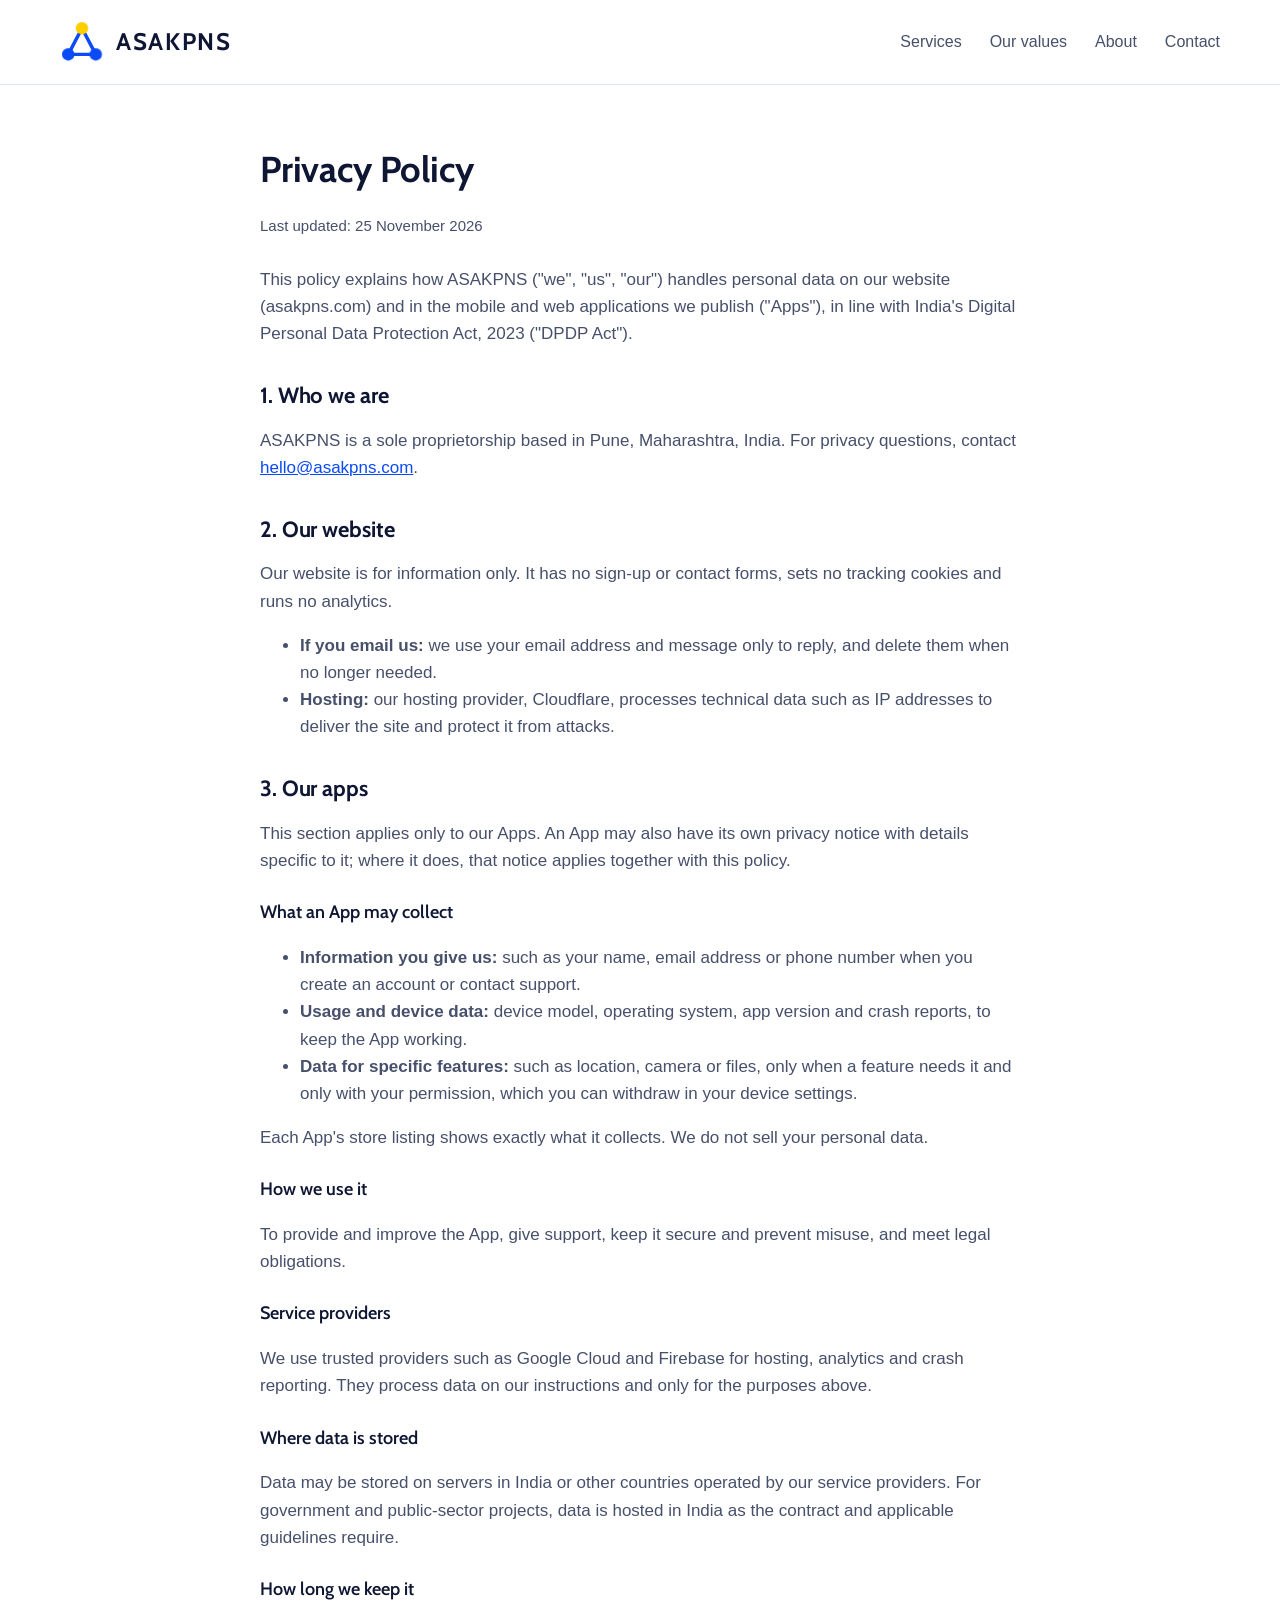
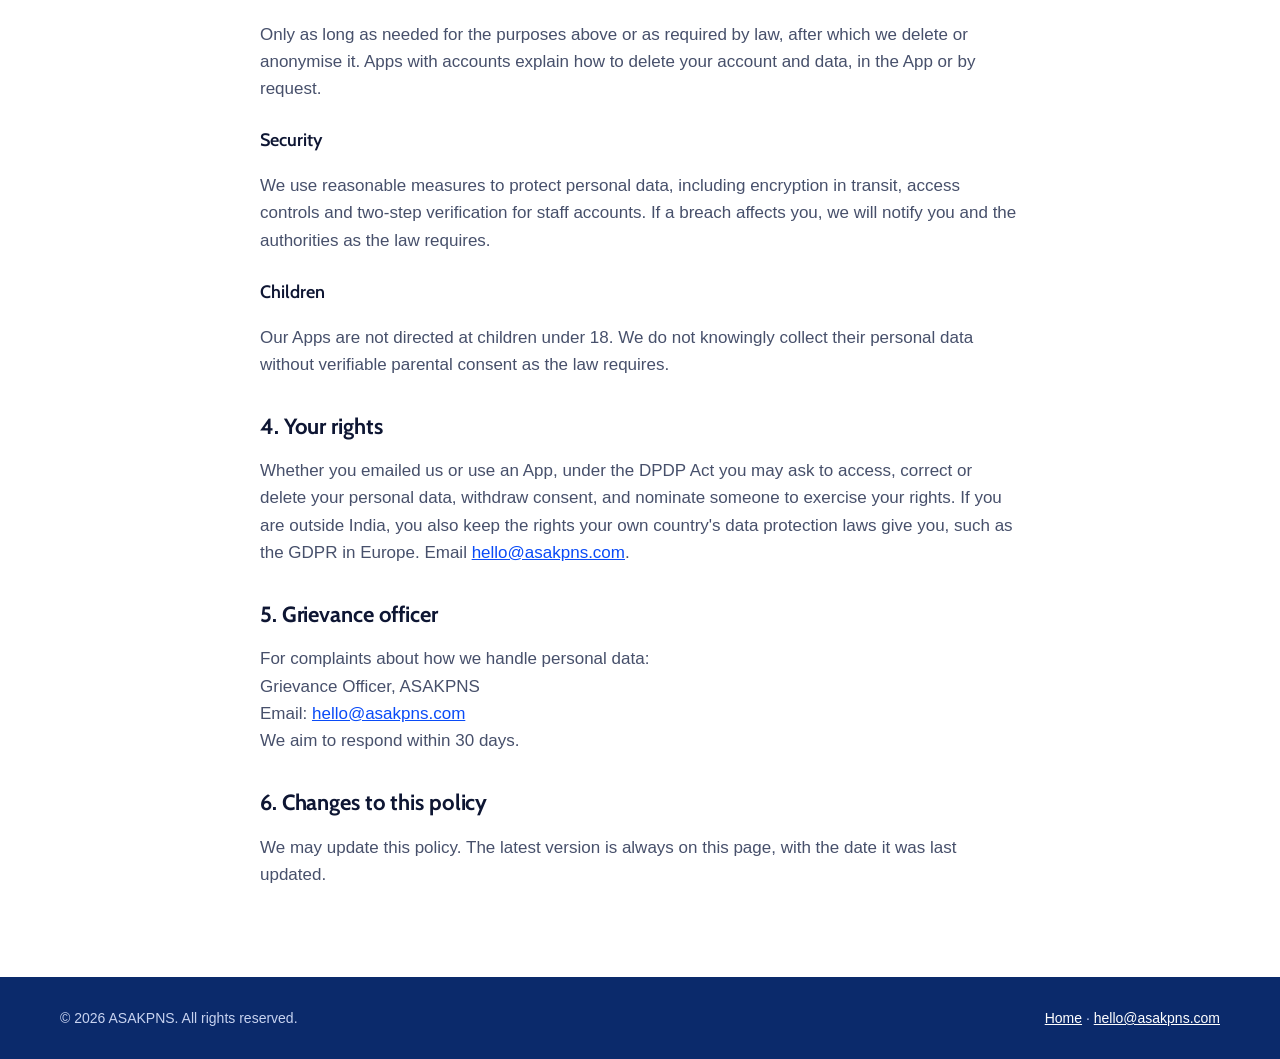
==== public/privacy.html @ 26e3b976 "Contact address on the site: hello@asakpns.com instead of support@ Co-Authored-By: Claude Opus 5.5 <" ====
<!doctype html>
<html lang="en">
<head>
  <meta charset="utf-8">
  <meta name="viewport" content="width=device-width, initial-scale=1">
  <title>Privacy Policy | ASAKPNS</title>
  <meta name="description" content="Privacy policy for the ASAKPNS website and the mobile and web applications published by ASAKPNS.">
  <link rel="canonical" href="https://asakpns.com/privacy.html">
  <link rel="icon" href="favicon.svg" type="image/svg+xml">
  <meta name="theme-color" content="#0B2A6B">
  <link rel="preconnect" href="https://fonts.googleapis.com">
  <link rel="preconnect" href="https://fonts.gstatic.com" crossorigin>
  <link href="https://fonts.googleapis.com/css2?family=Cabin:wght@500;600;700&display=swap" rel="stylesheet">
  <link rel="stylesheet" href="styles.css">
</head>
<body>

<header class="site">
  <div class="wrap">
    <a class="brand" href="/" aria-label="ASAKPNS home">
      <svg class="logo-mark" viewBox="0 0 64 64" aria-hidden="true"><path class="seg seg-l" pathLength="1" d="M12 50 L32 12" fill="none" stroke="#0A4BF7" stroke-width="5" stroke-linecap="round"/><path class="seg seg-r" pathLength="1" d="M52 50 L32 12" fill="none" stroke="#0A4BF7" stroke-width="5" stroke-linecap="round"/><path class="seg seg-b" pathLength="1" d="M12 50 L52 50" fill="none" stroke="#0A4BF7" stroke-width="5" stroke-linecap="round"/><circle class="node n1" cx="32" cy="12" r="9" fill="#FFCE00"/><circle class="node n2" cx="12" cy="50" r="9" fill="#0A4BF7"/><circle class="node n3" cx="52" cy="50" r="9" fill="#0A4BF7"/></svg>
      <span class="brand-name" aria-hidden="true">ASAKPNS</span>
    </a>
    <button class="menu-toggle" type="button" aria-label="Open menu" aria-expanded="false" aria-controls="site-nav">
      <span></span><span></span><span></span>
    </button>
    <nav class="main" id="site-nav" aria-label="Main">
      <a href="/#services">Services</a>
      <a href="/#values">Our values</a>
      <a href="/#about">About</a>
      <a href="/#contact">Contact</a>
    </nav>
  </div>
</header>

<main class="legal">
  <div class="wrap">
    <h1>Privacy Policy</h1>
    <p class="updated">Last updated: 25 November 2026</p>

    <p>This policy explains how ASAKPNS ("we", "us", "our") handles personal data on our website (asakpns.com) and in the mobile and web applications we publish ("Apps"), in line with India's Digital Personal Data Protection Act, 2023 ("DPDP Act").</p>

    <h2>1. Who we are</h2>
    <p>ASAKPNS is a sole proprietorship based in Pune, Maharashtra, India. For privacy questions, contact <a href="mailto:hello@asakpns.com">hello@asakpns.com</a>.</p>

    <h2>2. Our website</h2>
    <p>Our website is for information only. It has no sign-up or contact forms, sets no tracking cookies and runs no analytics.</p>
    <ul>
      <li><strong>If you email us:</strong> we use your email address and message only to reply, and delete them when no longer needed.</li>
      <li><strong>Hosting:</strong> our hosting provider, Cloudflare, processes technical data such as IP addresses to deliver the site and protect it from attacks.</li>
    </ul>

    <h2>3. Our apps</h2>
    <p>This section applies only to our Apps. An App may also have its own privacy notice with details specific to it; where it does, that notice applies together with this policy.</p>

    <h3>What an App may collect</h3>
    <ul>
      <li><strong>Information you give us:</strong> such as your name, email address or phone number when you create an account or contact support.</li>
      <li><strong>Usage and device data:</strong> device model, operating system, app version and crash reports, to keep the App working.</li>
      <li><strong>Data for specific features:</strong> such as location, camera or files, only when a feature needs it and only with your permission, which you can withdraw in your device settings.</li>
    </ul>
    <p>Each App's store listing shows exactly what it collects. We do not sell your personal data.</p>

    <h3>How we use it</h3>
    <p>To provide and improve the App, give support, keep it secure and prevent misuse, and meet legal obligations.</p>

    <h3>Service providers</h3>
    <p>We use trusted providers such as Google Cloud and Firebase for hosting, analytics and crash reporting. They process data on our instructions and only for the purposes above.</p>

    <h3>Where data is stored</h3>
    <p>Data may be stored on servers in India or other countries operated by our service providers. For government and public-sector projects, data is hosted in India as the contract and applicable guidelines require.</p>

    <h3>How long we keep it</h3>
    <p>Only as long as needed for the purposes above or as required by law, after which we delete or anonymise it. Apps with accounts explain how to delete your account and data, in the App or by request.</p>

    <h3>Security</h3>
    <p>We use reasonable measures to protect personal data, including encryption in transit, access controls and two-step verification for staff accounts. If a breach affects you, we will notify you and the authorities as the law requires.</p>

    <h3>Children</h3>
    <p>Our Apps are not directed at children under 18. We do not knowingly collect their personal data without verifiable parental consent as the law requires.</p>

    <h2>4. Your rights</h2>
    <p>Whether you emailed us or use an App, under the DPDP Act you may ask to access, correct or delete your personal data, withdraw consent, and nominate someone to exercise your rights. If you are outside India, you also keep the rights your own country's data protection laws give you, such as the GDPR in Europe. Email <a href="mailto:hello@asakpns.com">hello@asakpns.com</a>.</p>

    <h2>5. Grievance officer</h2>
    <p>For complaints about how we handle personal data:<br>
    Grievance Officer, ASAKPNS<br>
    Email: <a href="mailto:hello@asakpns.com">hello@asakpns.com</a><br>
    We aim to respond within 30 days.</p>

    <h2>6. Changes to this policy</h2>
    <p>We may update this policy. The latest version is always on this page, with the date it was last updated.</p>
  </div>
</main>

<footer class="site">
  <div class="wrap">
    <span>&copy; 2026 ASAKPNS. All rights reserved.</span>
    <span><a href="/">Home</a> · <a href="mailto:hello@asakpns.com">hello@asakpns.com</a></span>
  </div>
</footer>

<script>
(function () {
  var header = document.querySelector('header.site');
  var btn = document.querySelector('.menu-toggle');
  if (!header || !btn) return;
  function setOpen(open) {
    header.classList.toggle('open', open);
    btn.setAttribute('aria-expanded', open ? 'true' : 'false');
    btn.setAttribute('aria-label', open ? 'Close menu' : 'Open menu');
  }
  btn.addEventListener('click', function () { setOpen(!header.classList.contains('open')); });
  document.querySelectorAll('#site-nav a').forEach(function (a) {
    a.addEventListener('click', function () { setOpen(false); });
  });
  document.addEventListener('keydown', function (e) { if (e.key === 'Escape') setOpen(false); });
})();
</script>
</body>
</html>
---- public/styles.css ----
:root {
  --ink: #0E1633;
  --ink-soft: #47506B;
  --deep: #0B2A6B;
  --blue: #0A4BF7;
  --blue-hover: #0838BB;
  --yellow: #FFCE00;
  --sky: #EEF3FF;
  --line: #DDE3F0;
  --bg: #FFFFFF;
  --max: 1200px;
  --font-head: "Cabin", -apple-system, BlinkMacSystemFont, "Segoe UI", Roboto, Arial, sans-serif;
}

* { box-sizing: border-box; }

html { scroll-behavior: smooth; }

body {
  margin: 0;
  font-family: -apple-system, BlinkMacSystemFont, "Segoe UI", Roboto, "Helvetica Neue", Arial, sans-serif;
  color: var(--ink);
  background: var(--bg);
  line-height: 1.6;
  font-size: 17px;
}

a { color: var(--blue); }
a:hover { color: var(--blue-hover); }

.wrap { max-width: var(--max); margin: 0 auto; padding: 0 20px; }

/* Header */
header.site {
  border-bottom: 1px solid var(--line);
  background: var(--bg);
  position: sticky;
  top: 0;
  z-index: 10;
}
header.site .wrap {
  display: flex;
  align-items: center;
  justify-content: space-between;
  gap: 16px;
  min-height: 84px;
  flex-wrap: wrap;
}
.brand {
  display: inline-flex;
  align-items: center;
  gap: 12px;
  font-weight: 800;
  letter-spacing: 0.08em;
  font-size: 24px;
  color: var(--ink);
  text-decoration: none;
}
.brand:hover { color: var(--ink); }
.brand svg { width: 44px; height: 44px; flex-shrink: 0; overflow: visible; }
nav.main { display: flex; gap: 28px; flex-wrap: wrap; }
nav.main a {
  color: var(--ink-soft);
  text-decoration: none;
  font-size: 16px;
  font-weight: 500;
}
nav.main a:hover { color: var(--blue); }

/* Hero */
.hero { padding: 104px 0 88px; background: linear-gradient(180deg, var(--sky), var(--bg)); }
.eyebrow {
  margin: 0 0 16px;
  font-size: 13px;
  letter-spacing: 0.16em;
  text-transform: uppercase;
  font-weight: 700;
  color: var(--blue);
}
.hero h1 {
  font-size: clamp(34px, 5vw, 60px);
  line-height: 1.12;
  letter-spacing: -0.01em;
  margin: 0 0 18px;
  max-width: 900px;
}
.hero p.lead-hero { font-size: 21px; color: var(--ink-soft); max-width: 720px; margin: 0 0 30px; }
.actions { display: flex; gap: 12px; flex-wrap: wrap; }
.btn {
  display: inline-block;
  background: var(--blue);
  color: #fff;
  padding: 13px 24px;
  border-radius: 10px;
  text-decoration: none;
  font-weight: 600;
}
.btn:hover { background: var(--blue-hover); color: #fff; }
.btn.secondary {
  background: #fff;
  color: var(--deep);
  border: 1px solid #C9D3EA;
  padding: 12px 23px;
}
.btn.secondary:hover { border-color: var(--blue); color: var(--blue); }

/* Sections */
section { padding: 72px 0; }
section.alt { background: var(--sky); }
h2 { font-size: 30px; margin: 0 0 12px; line-height: 1.2; }
.lead { color: var(--ink-soft); max-width: 700px; margin: 0 0 36px; }

.grid {
  display: grid;
  grid-template-columns: repeat(auto-fit, minmax(260px, 1fr));
  gap: 20px;
}
.card {
  background: var(--bg);
  border: 1px solid var(--line);
  border-radius: 14px;
  padding: 26px;
}
.card h3 { margin: 0 0 8px; font-size: 20px; }
.card p { margin: 0 0 12px; color: var(--ink-soft); }
.card ul { margin: 0; padding-left: 18px; color: var(--ink-soft); font-size: 15px; }
.icon {
  width: 44px; height: 44px;
  border-radius: 10px;
  background: var(--sky);
  color: var(--blue);
  display: flex; align-items: center; justify-content: center;
  margin-bottom: 16px;
}

/* Values */
.values .card { display: flex; flex-direction: column; gap: 6px; }
.dot { width: 18px; height: 18px; border-radius: 50%; background: var(--deep); margin-bottom: 8px; }
.dot.trust { background: var(--yellow); box-shadow: 0 0 0 3px var(--blue); }
.dot.transparency { background: var(--blue); }
.dot.security { background: var(--deep); }

/* Each value card in its own brand color */
.values .card.value { border: none; padding: 30px 28px 34px; }
.values .card.value h3 { font-size: 22px; }
.values .card.trust { background: var(--yellow); color: var(--ink); }
.values .card.trust p { color: var(--ink); }
.values .card.transparency { background: var(--blue); color: #FFFFFF; }
.values .card.security { background: var(--deep); color: #FFFFFF; }
.values .card.transparency p, .values .card.security p { color: #E4EAFB; }
.values .card.value .dot { width: 20px; height: 20px; box-shadow: none; }
.values .card.trust .dot { background: var(--ink); }
.values .card.transparency .dot, .values .card.security .dot { background: #FFFFFF; }
.values .card.security .dot { background: var(--yellow); }

.points { list-style: none; padding: 0; margin: 0; display: grid; gap: 14px; }
.points li { padding-left: 28px; position: relative; color: var(--ink-soft); }
.points li::before {
  content: "";
  position: absolute; left: 0; top: 8px;
  width: 12px; height: 12px;
  border-radius: 3px;
  background: var(--blue);
}

/* Contact */
.contact-grid {
  display: grid;
  grid-template-columns: repeat(auto-fit, minmax(240px, 1fr));
  gap: 20px;
}
.contact-grid .card p { color: var(--ink); margin: 0; }
.label {
  font-size: 13px;
  text-transform: uppercase;
  letter-spacing: 0.08em;
  color: var(--ink-soft);
  font-weight: 600;
  margin-bottom: 6px;
}

/* Footer */
footer.site {
  background: var(--deep);
  color: #C8D3F0;
  padding: 30px 0;
  font-size: 14px;
}
footer.site .wrap { display: flex; justify-content: space-between; gap: 16px; flex-wrap: wrap; }
footer.site a { color: #FFFFFF; }
footer.site a:hover { color: var(--yellow); }

/* Legal pages */
.legal { padding: 56px 0 72px; }
.legal .wrap { max-width: 800px; }
.legal h1 { font-size: 36px; margin: 0 0 8px; }
.legal h2 { font-size: 22px; margin: 36px 0 10px; }
.legal h3 { font-size: 18px; margin: 24px 0 6px; }
.legal p, .legal li { color: var(--ink-soft); }
.updated { color: var(--ink-soft); font-size: 15px; margin-bottom: 28px; }

/* Menu button: only shown on phones */
.menu-toggle {
  display: none;
  width: 44px; height: 44px;
  border: 1px solid var(--line); border-radius: 10px;
  background: #fff; cursor: pointer;
  flex-direction: column; align-items: center; justify-content: center; gap: 4px;
}
.menu-toggle span { display: block; width: 18px; height: 2px; background: var(--ink); border-radius: 2px; transition: transform .25s ease, opacity .25s ease; }
header.site.open .menu-toggle span:nth-child(1) { transform: translateY(6px) rotate(45deg); }
header.site.open .menu-toggle span:nth-child(2) { opacity: 0; }
header.site.open .menu-toggle span:nth-child(3) { transform: translateY(-6px) rotate(-45deg); }

@media (max-width: 720px) {
  header.site .wrap { min-height: 62px; flex-wrap: nowrap; position: relative; }
  .brand { font-size: 19px; gap: 10px; }
  .brand svg { width: 32px; height: 32px; }
  .menu-toggle { display: flex; }
  nav.main {
    display: none;
    position: absolute; top: 100%; left: 0; right: 0;
    flex-direction: column; gap: 0;
    background: #fff; border-bottom: 1px solid var(--line);
    box-shadow: 0 12px 24px rgba(11, 42, 107, 0.08);
    padding: 6px 20px 14px;
  }
  header.site.open nav.main { display: flex; }
  nav.main a { font-size: 17px; padding: 12px 0; border-bottom: 1px solid #EEF1F7; }
  nav.main a:last-child { border-bottom: none; }
  nav.main a::after { display: none; }
  section[id] { scroll-margin-top: 66px; }

  .hero { padding: 44px 0 48px; }
  .hero h1 { font-size: 34px; }
  .hero p.lead-hero { font-size: 18px; margin-bottom: 24px; }
  section { padding: 52px 0; }
  h2 { font-size: 26px; }
}

/* ---------- Motion ---------- */

/* Smooth interactions */
.btn, .btn.secondary { transition: background-color .25s ease, color .25s ease, border-color .25s ease, transform .25s ease, box-shadow .25s ease; }
.btn:hover { transform: translateY(-2px); box-shadow: 0 8px 20px rgba(10, 75, 247, 0.22); }
.btn.secondary:hover { box-shadow: 0 8px 20px rgba(11, 42, 107, 0.10); }
.card { transition: transform .35s ease, box-shadow .35s ease, opacity .7s ease; }
.card:hover { transform: translateY(-4px); box-shadow: 0 14px 32px rgba(11, 42, 107, 0.10); }
.values .card.value:hover { box-shadow: 0 16px 36px rgba(11, 42, 107, 0.22); }
nav.main a { position: relative; transition: color .2s ease; }
nav.main a::after {
  content: ""; position: absolute; left: 0; right: 0; bottom: -4px; height: 2px;
  background: var(--blue); transform: scaleX(0); transform-origin: left; transition: transform .25s ease;
}
nav.main a:hover::after { transform: scaleX(1); }
header.site { transition: box-shadow .3s ease; }

/* Logo intro: the dots fall like rubber balls, the yellow one bounces up to the peak
   with a line following it on each side, the base joins them, then the name sweeps in */
.logo-mark .seg { stroke-dasharray: 1; stroke-dashoffset: 1; }
.logo-mark .node { transform-box: fill-box; transform-origin: 50% 100%; }
.logo-mark .n2, .logo-mark .n3 { opacity: 0; transform: translateY(-58px); animation: ball-blue .8s forwards .1s; }
.logo-mark .n1 { opacity: 0; transform: translateY(-20px); animation: ball-yellow 1.9s forwards .1s; }
.logo-mark .seg-l, .logo-mark .seg-r { animation: draw .32s cubic-bezier(.2,.8,.3,1) forwards .72s; }
.logo-mark .seg-b { animation: draw .4s ease-in-out forwards 1.6s; }
.brand-name { display: inline-block; clip-path: inset(0 100% 0 0); transform: translateX(-14px); animation: sweep .7s cubic-bezier(.22,1,.36,1) forwards 2s; }
@keyframes draw { to { stroke-dashoffset: 0; } }
@keyframes sweep { to { clip-path: inset(0 0 0 0); transform: none; } }
@keyframes ball-blue {
  0%   { opacity: 0; transform: translateY(-58px) scale(.92, 1.1); animation-timing-function: cubic-bezier(.5, 0, 1, 1); }
  57%  { opacity: 1; transform: translateY(0) scale(.92, 1.1); }
  63%  { transform: translateY(0) scale(1.3, .72); }
  69%  { transform: translateY(-1px) scale(.94, 1.08); animation-timing-function: cubic-bezier(0, 0, .5, 1); }
  78%  { transform: translateY(-5px) scale(1); animation-timing-function: cubic-bezier(.5, 0, 1, 1); }
  87%  { transform: translateY(0) scale(1.08, .93); }
  100% { opacity: 1; transform: none; }
}
@keyframes ball-yellow {
  0%   { opacity: 0; transform: translateY(-20px) scale(.92, 1.1); animation-timing-function: cubic-bezier(.5, 0, 1, 1); }
  24%  { opacity: 1; transform: translateY(38px) scale(.9, 1.12); }
  28%  { transform: translateY(38px) scale(1.38, .64); }
  32%  { transform: translateY(32px) scale(.82, 1.25); animation-timing-function: cubic-bezier(0, 0, .45, 1); }
  58%  { transform: translateY(-24px) scale(1); animation-timing-function: cubic-bezier(.55, 0, 1, 1); }
  72%  { transform: translateY(0) scale(.92, 1.1); }
  75%  { transform: translateY(0) scale(1.22, .8); }
  78%  { transform: translateY(-1px) scale(.95, 1.06); animation-timing-function: cubic-bezier(0, 0, .5, 1); }
  85%  { transform: translateY(-9px) scale(1); animation-timing-function: cubic-bezier(.5, 0, 1, 1); }
  91%  { transform: translateY(0) scale(1.1, .9); }
  95%  { transform: translateY(-2px) scale(1); }
  100% { opacity: 1; transform: none; }
}

/* Hero text fades up on load */
.intro { opacity: 0; transform: translateY(16px); animation: rise .8s ease forwards; }
.i1 { animation-delay: .2s; }
.i2 { animation-delay: .35s; }
.i3 { animation-delay: .5s; }
.i4 { animation-delay: .65s; }
@keyframes rise { to { opacity: 1; transform: none; } }

/* Sections slide into view on scroll (only when JavaScript is running) */
.js .reveal { opacity: 0; transform: translateY(24px); transition: opacity .7s ease, transform .7s ease; }
.js .reveal.in { opacity: 1; transform: none; }
.js .card.reveal.in:hover { transform: translateY(-4px); }

/* Respect visitors who ask for less motion */
@media (prefers-reduced-motion: reduce) {
  *, *::before, *::after { animation: none !important; transition: none !important; }
  .logo-mark .seg { stroke-dashoffset: 0; }
  .logo-mark .node { opacity: 1; transform: none; }
  .brand-name { clip-path: none; transform: none; }
  .intro, .js .reveal { opacity: 1; transform: none; }
}

/* Keep headings visible below the sticky header when using menu links */
section[id] { scroll-margin-top: 84px; }

/* Headings and the logo name in Cabin (body text stays in the system font) */
h1, h2, h3, .brand { font-family: var(--font-head); }
h1, h2 { font-weight: 700; letter-spacing: -0.005em; }
h3 { font-weight: 600; }
.brand { font-weight: 700; letter-spacing: 0.07em; }
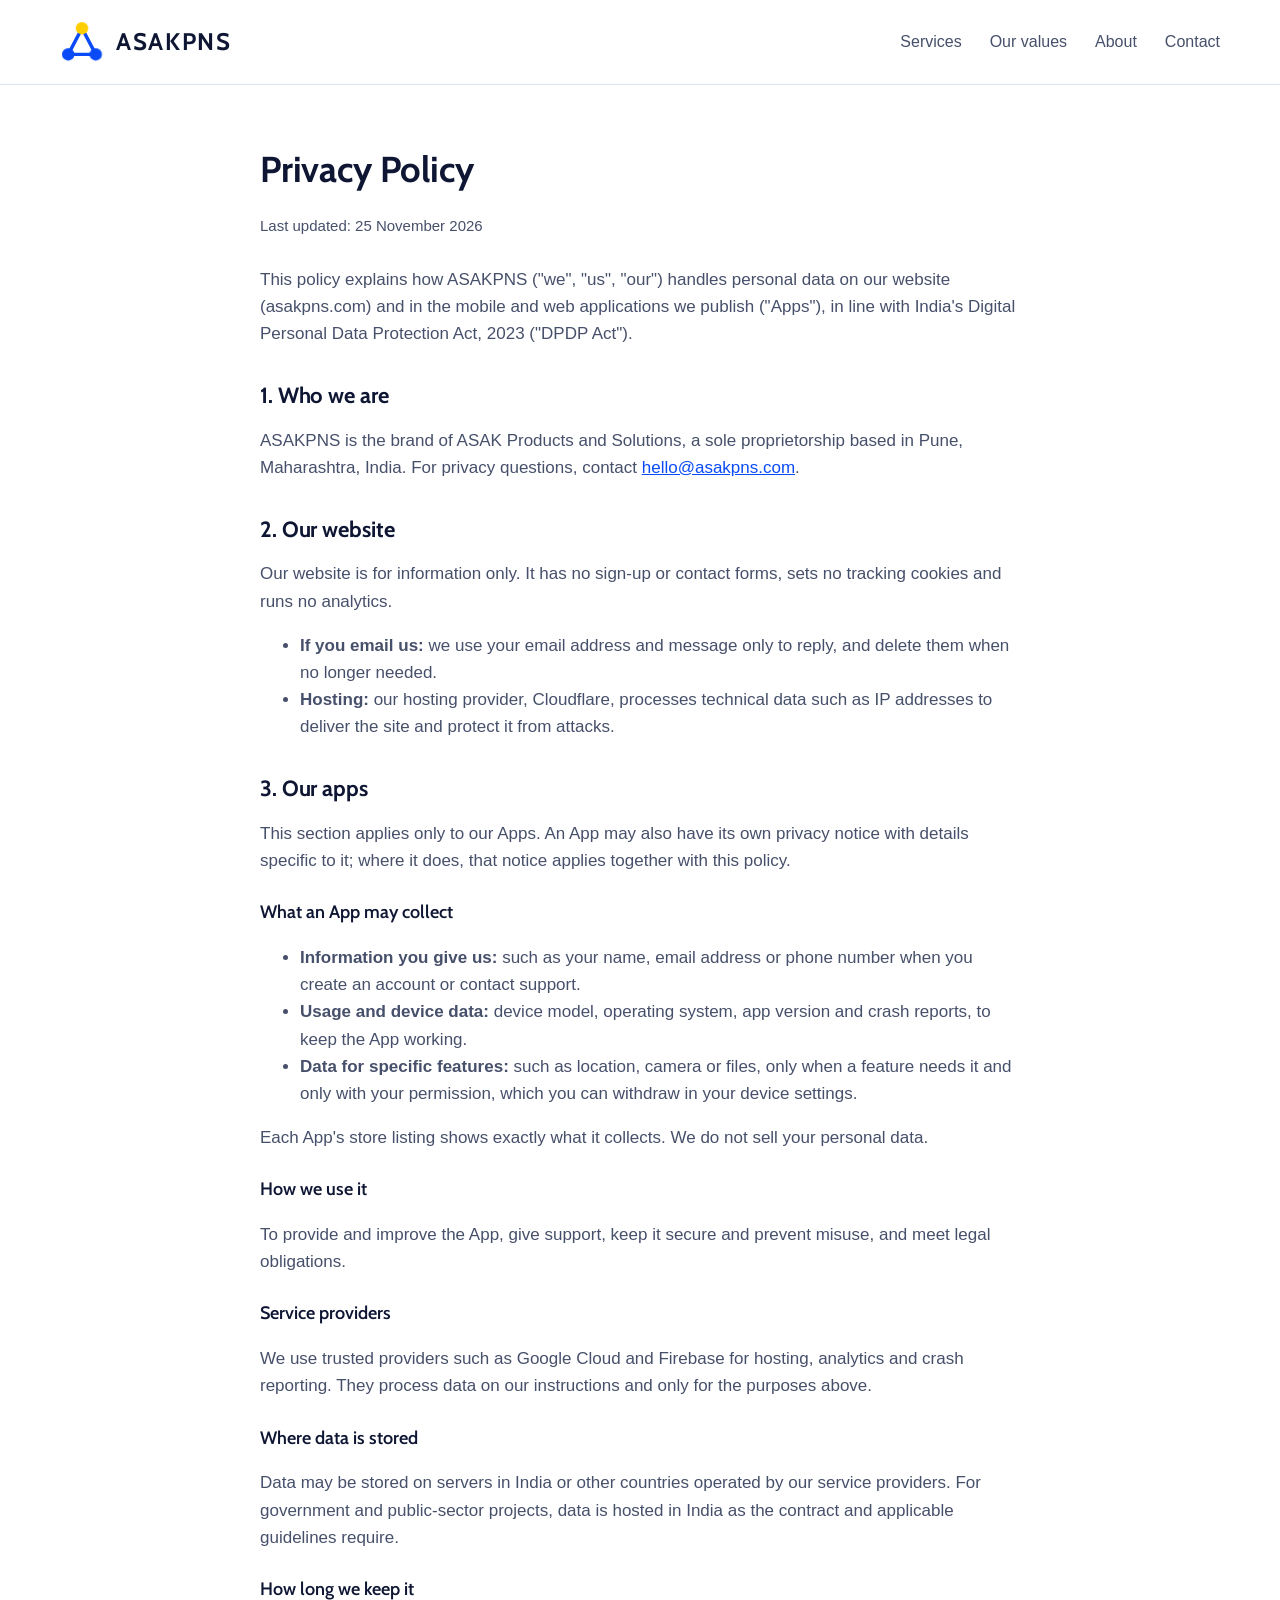
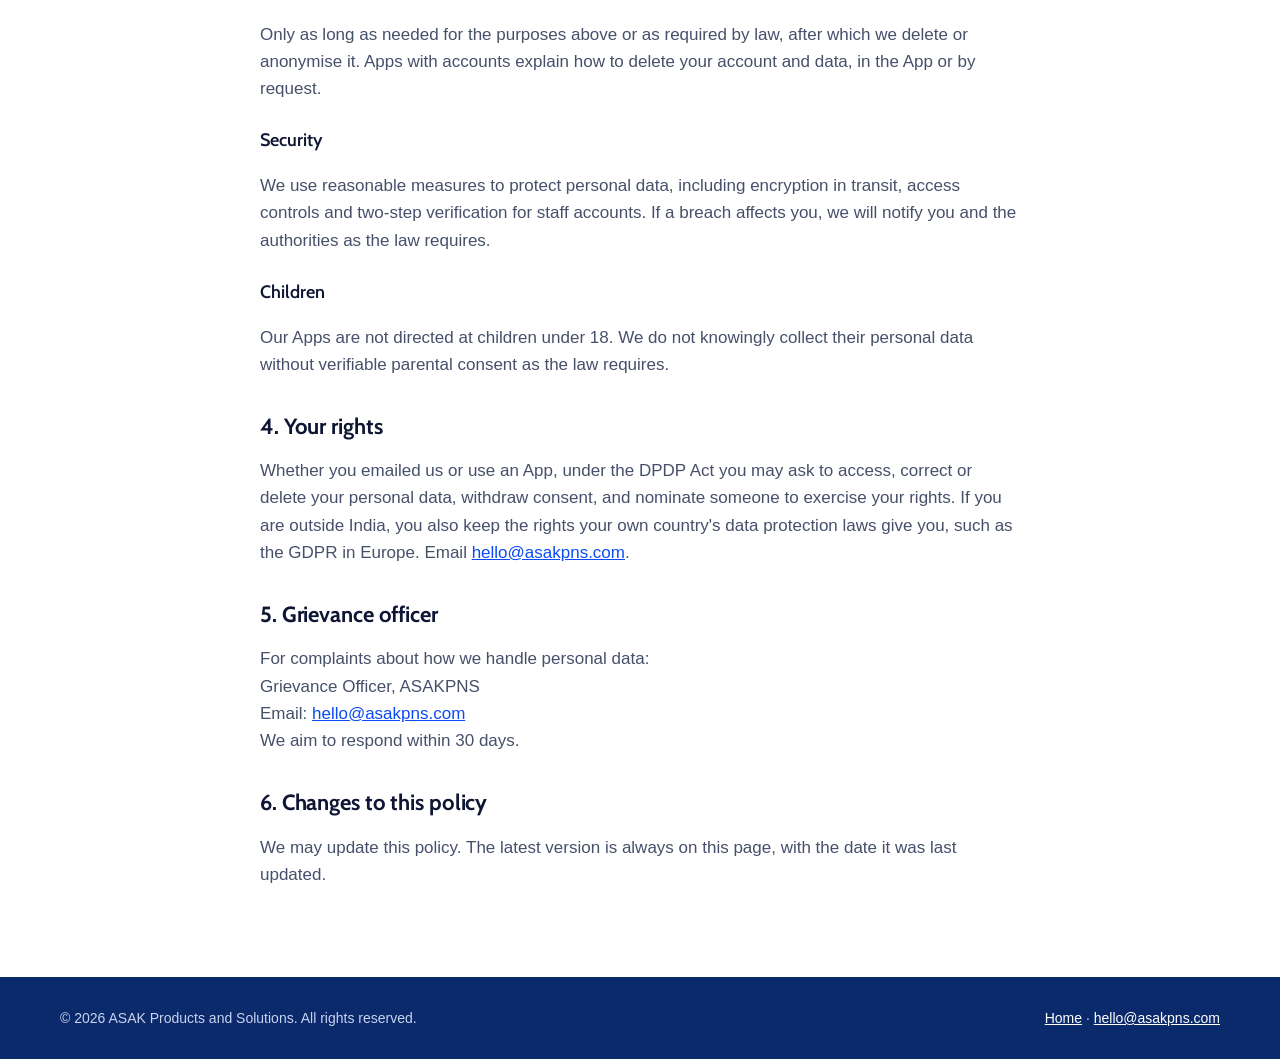
==== commit e3f03f0d: "Show registered business name: ASAK Products and Solutions Footer copyright on both pages, and 'Who " ====
--- a/public/privacy.html
+++ b/public/privacy.html
@@ -41,7 +41,7 @@
     <p>This policy explains how ASAKPNS ("we", "us", "our") handles personal data on our website (asakpns.com) and in the mobile and web applications we publish ("Apps"), in line with India's Digital Personal Data Protection Act, 2023 ("DPDP Act").</p>
 
     <h2>1. Who we are</h2>
-    <p>ASAKPNS is a sole proprietorship based in Pune, Maharashtra, India. For privacy questions, contact <a href="mailto:hello@asakpns.com">hello@asakpns.com</a>.</p>
+    <p>ASAKPNS is the brand of ASAK Products and Solutions, a sole proprietorship based in Pune, Maharashtra, India. For privacy questions, contact <a href="mailto:hello@asakpns.com">hello@asakpns.com</a>.</p>
 
     <h2>2. Our website</h2>
     <p>Our website is for information only. It has no sign-up or contact forms, sets no tracking cookies and runs no analytics.</p>
@@ -95,7 +95,7 @@
 
 <footer class="site">
   <div class="wrap">
-    <span>&copy; 2026 ASAKPNS. All rights reserved.</span>
+    <span>&copy; 2026 ASAK Products and Solutions. All rights reserved.</span>
     <span><a href="/">Home</a> · <a href="mailto:hello@asakpns.com">hello@asakpns.com</a></span>
   </div>
 </footer>
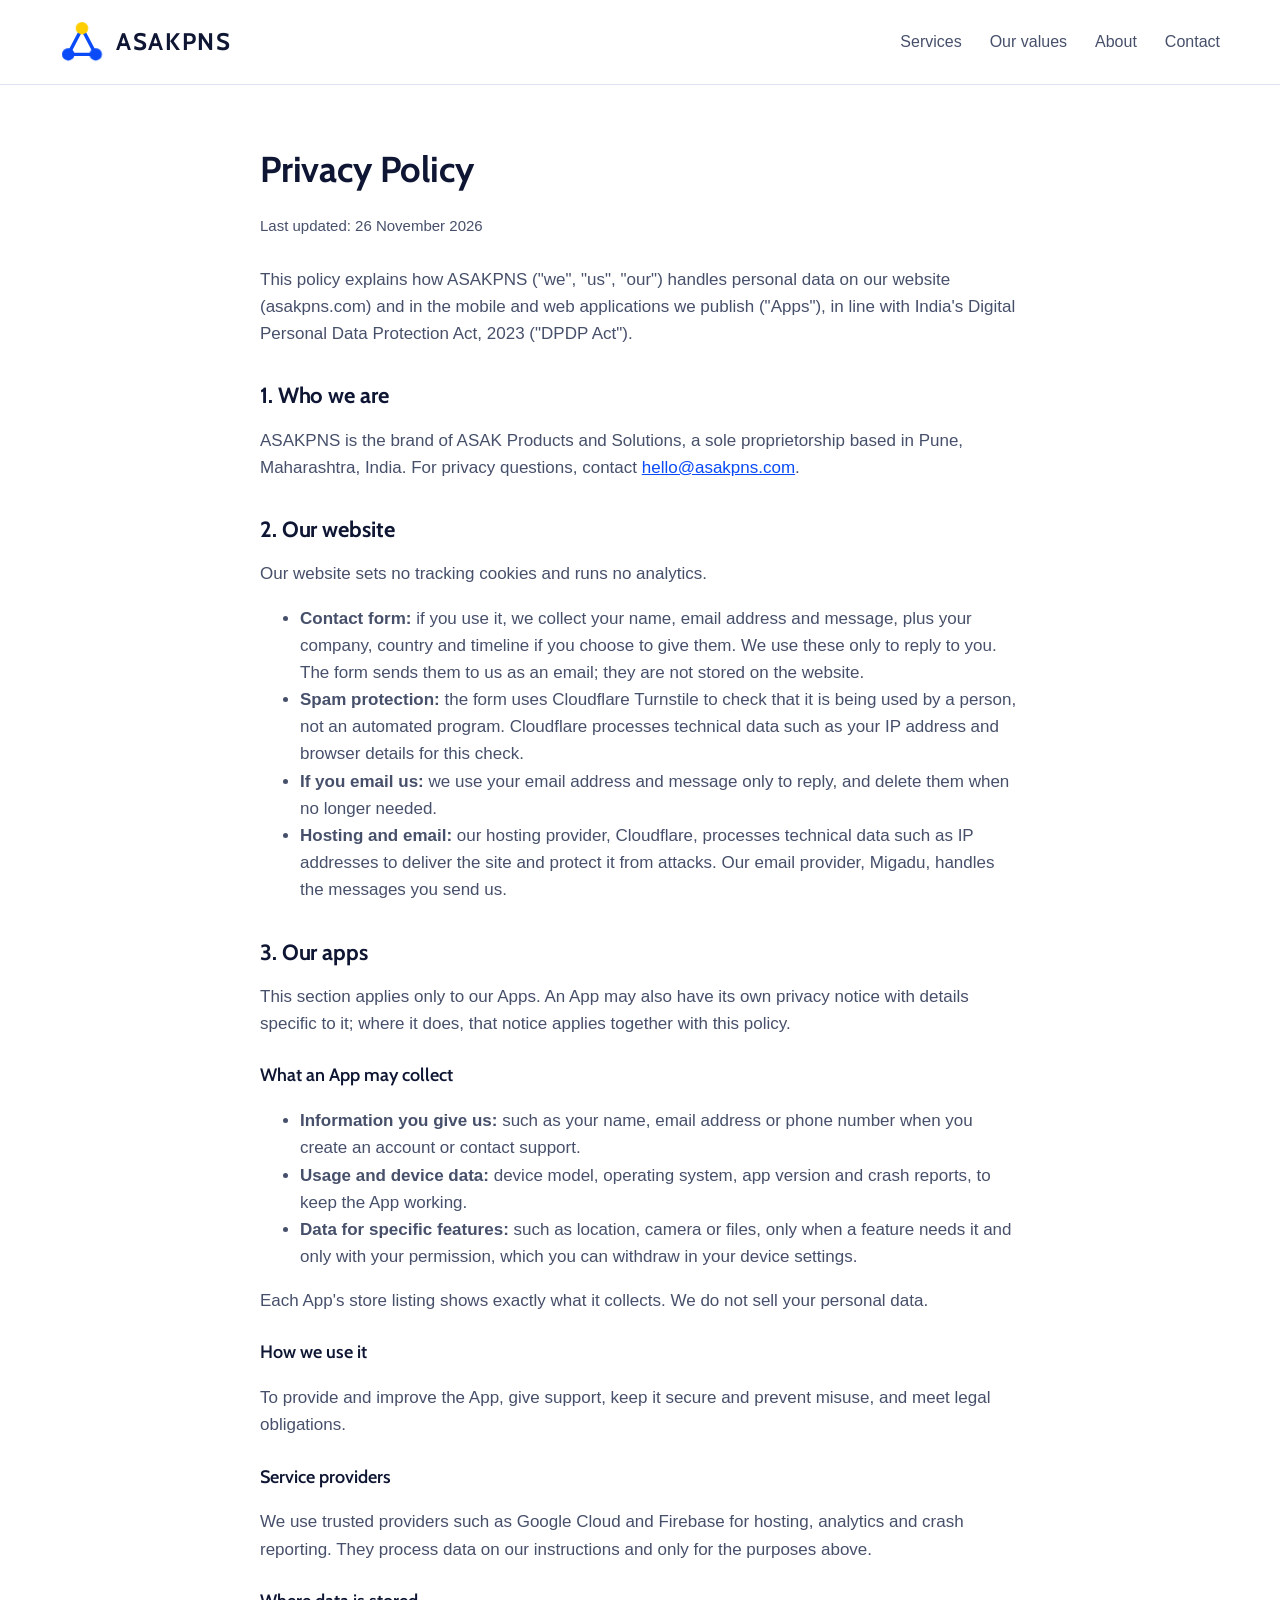
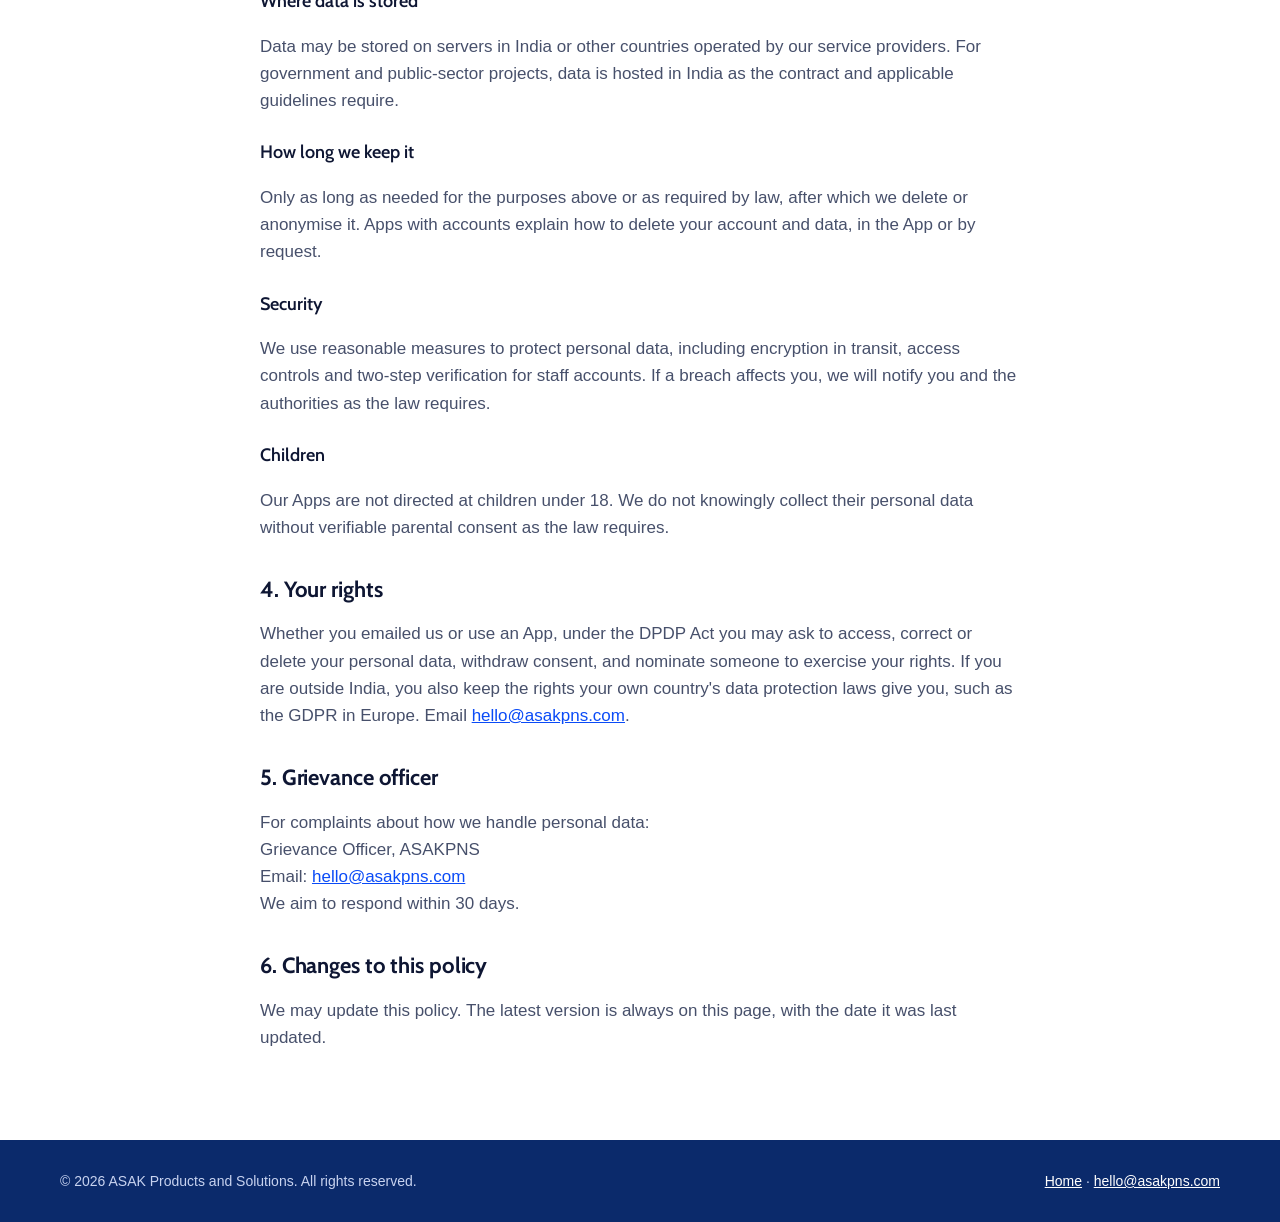
==== commit 7042d654: "Contact form with Turnstile, delivered to hello@ via Migadu SMTP - src/index.js: Worker serves the s" ====
--- a/public/privacy.html
+++ b/public/privacy.html
@@ -36,7 +36,7 @@
 <main class="legal">
   <div class="wrap">
     <h1>Privacy Policy</h1>
-    <p class="updated">Last updated: 25 November 2026</p>
+    <p class="updated">Last updated: 26 November 2026</p>
 
     <p>This policy explains how ASAKPNS ("we", "us", "our") handles personal data on our website (asakpns.com) and in the mobile and web applications we publish ("Apps"), in line with India's Digital Personal Data Protection Act, 2023 ("DPDP Act").</p>
 
@@ -44,10 +44,12 @@
     <p>ASAKPNS is the brand of ASAK Products and Solutions, a sole proprietorship based in Pune, Maharashtra, India. For privacy questions, contact <a href="mailto:hello@asakpns.com">hello@asakpns.com</a>.</p>
 
     <h2>2. Our website</h2>
-    <p>Our website is for information only. It has no sign-up or contact forms, sets no tracking cookies and runs no analytics.</p>
+    <p>Our website sets no tracking cookies and runs no analytics.</p>
     <ul>
+      <li><strong>Contact form:</strong> if you use it, we collect your name, email address and message, plus your company, country and timeline if you choose to give them. We use these only to reply to you. The form sends them to us as an email; they are not stored on the website.</li>
+      <li><strong>Spam protection:</strong> the form uses Cloudflare Turnstile to check that it is being used by a person, not an automated program. Cloudflare processes technical data such as your IP address and browser details for this check.</li>
       <li><strong>If you email us:</strong> we use your email address and message only to reply, and delete them when no longer needed.</li>
-      <li><strong>Hosting:</strong> our hosting provider, Cloudflare, processes technical data such as IP addresses to deliver the site and protect it from attacks.</li>
+      <li><strong>Hosting and email:</strong> our hosting provider, Cloudflare, processes technical data such as IP addresses to deliver the site and protect it from attacks. Our email provider, Migadu, handles the messages you send us.</li>
     </ul>
 
     <h2>3. Our apps</h2>
--- a/public/styles.css
+++ b/public/styles.css
@@ -320,3 +320,46 @@
 h1, h2 { font-weight: 700; letter-spacing: -0.005em; }
 h3 { font-weight: 600; }
 .brand { font-weight: 700; letter-spacing: 0.07em; }
+
+/* Story section: paragraphs sit closer together than a single lead */
+.story .lead { margin-bottom: 16px; }
+.story .lead + .points { margin-top: 28px; }
+.story .points strong { color: var(--ink); }
+
+/* Contact form */
+.contact-layout { display: grid; grid-template-columns: minmax(0, 1.7fr) minmax(0, 1fr); gap: 24px; align-items: start; }
+.contact-side { display: grid; gap: 16px; }
+.contact-side .card p { color: var(--ink); margin: 0; }
+.contact-form { display: flex; flex-direction: column; gap: 18px; padding: 28px; }
+.contact-form:hover { transform: none; }
+.form-row { display: grid; grid-template-columns: repeat(2, minmax(0, 1fr)); gap: 18px; }
+.field { display: flex; flex-direction: column; gap: 6px; min-width: 0; }
+.field label { font-size: 14px; font-weight: 600; color: var(--ink); }
+.field .req { color: var(--blue); }
+.field .opt { font-weight: 400; color: var(--ink-soft); }
+.field input, .field select, .field textarea {
+  font: inherit; font-size: 16px; color: var(--ink);
+  background: #fff; border: 1px solid #C9D3EA; border-radius: 10px;
+  padding: 11px 13px; width: 100%;
+  transition: border-color .2s ease, box-shadow .2s ease;
+}
+.field textarea { resize: vertical; min-height: 130px; }
+.field input:focus, .field select:focus, .field textarea:focus {
+  outline: none; border-color: var(--blue); box-shadow: 0 0 0 3px rgba(10, 75, 247, 0.15);
+}
+.hp { position: absolute; left: -10000px; width: 1px; height: 1px; overflow: hidden; }
+.turnstile { min-height: 65px; }
+.form-foot { display: flex; align-items: center; gap: 16px; flex-wrap: wrap; }
+.form-foot .btn { border: none; cursor: pointer; font: inherit; font-weight: 600; }
+.form-foot .btn:disabled { opacity: .7; cursor: default; transform: none; box-shadow: none; }
+.form-note { margin: 0; font-size: 14px; color: var(--ink-soft); }
+.form-status { margin: 0; font-size: 15px; min-height: 1px; }
+.form-status.success { color: #0B6E4F; font-weight: 600; }
+.form-status.error { color: #B42318; font-weight: 600; }
+.contact-form.sent .field, .contact-form.sent .form-row, .contact-form.sent .turnstile { opacity: .5; pointer-events: none; }
+@media (max-width: 820px) {
+  .contact-layout { grid-template-columns: 1fr; }
+  .form-row { grid-template-columns: 1fr; }
+  .contact-form { padding: 22px; }
+}
+.js .contact-form.reveal.in:hover, .contact-form:hover { transform: none; box-shadow: none; }
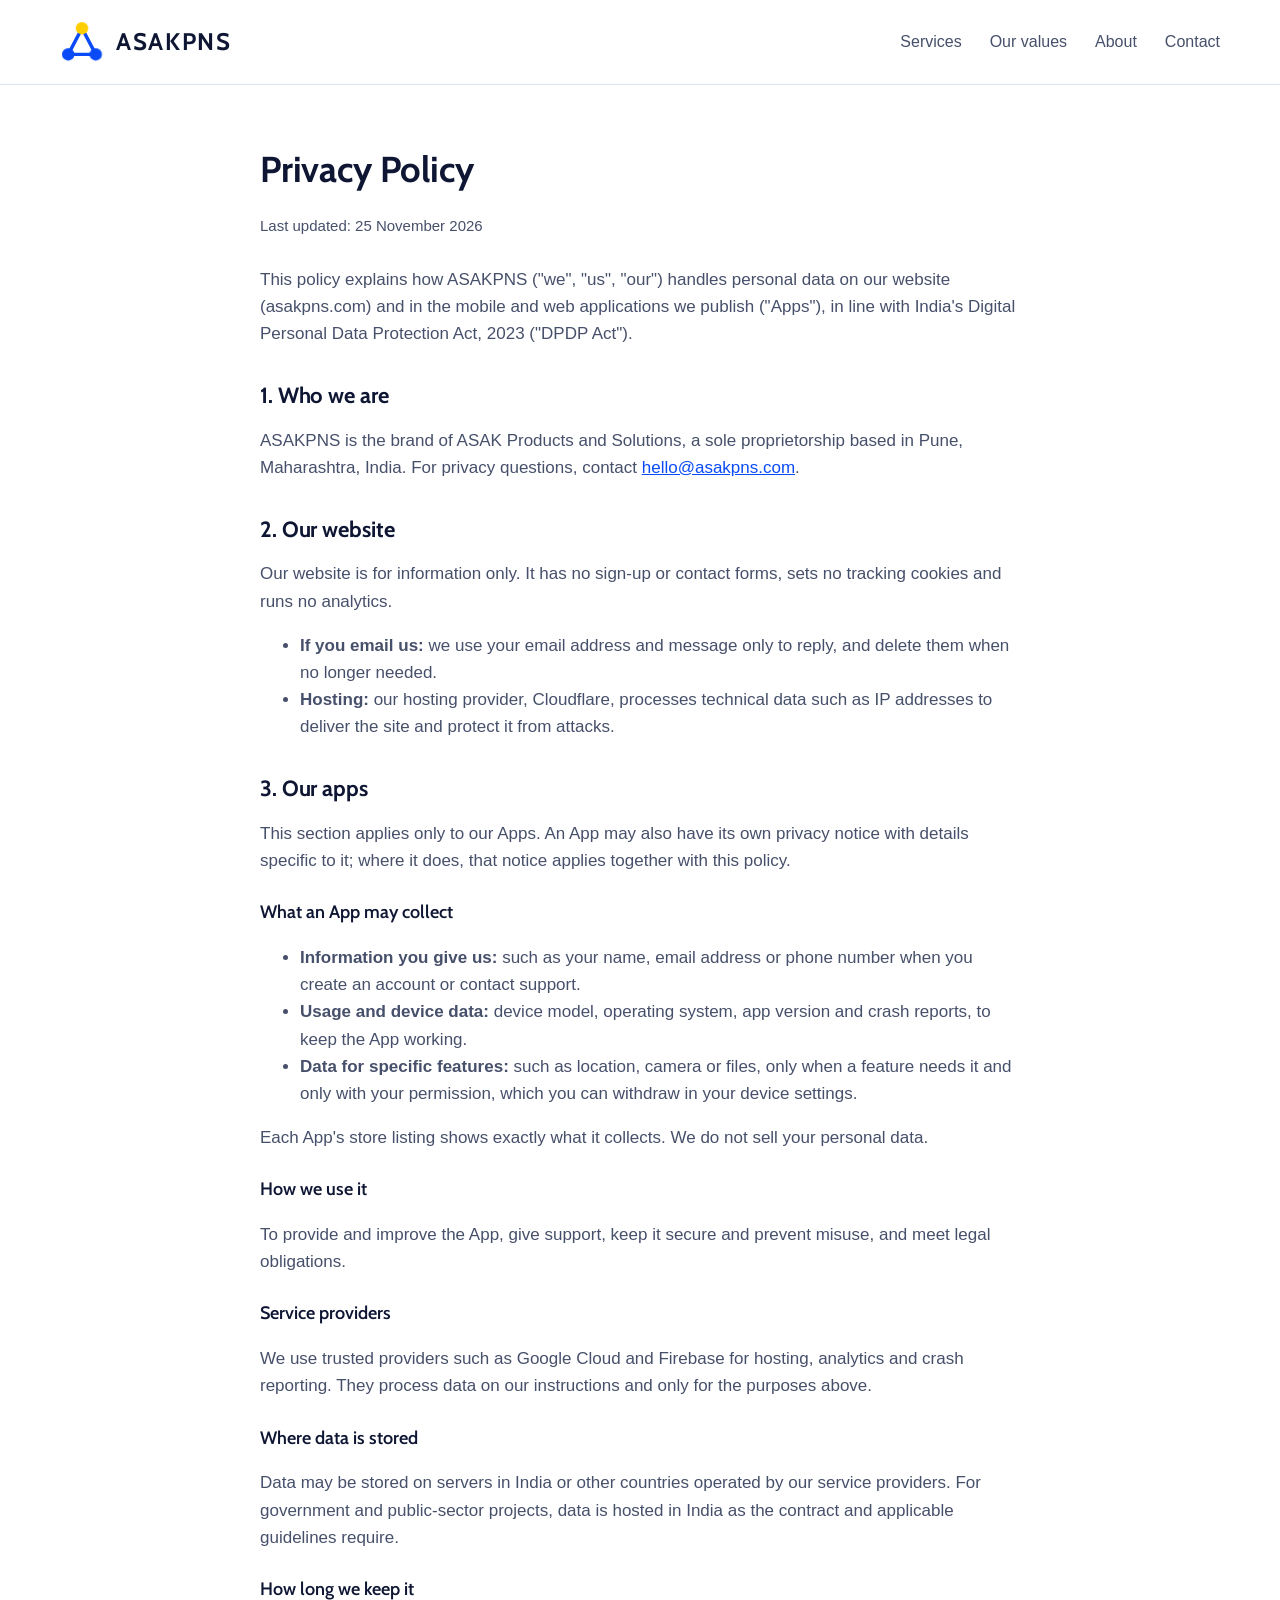
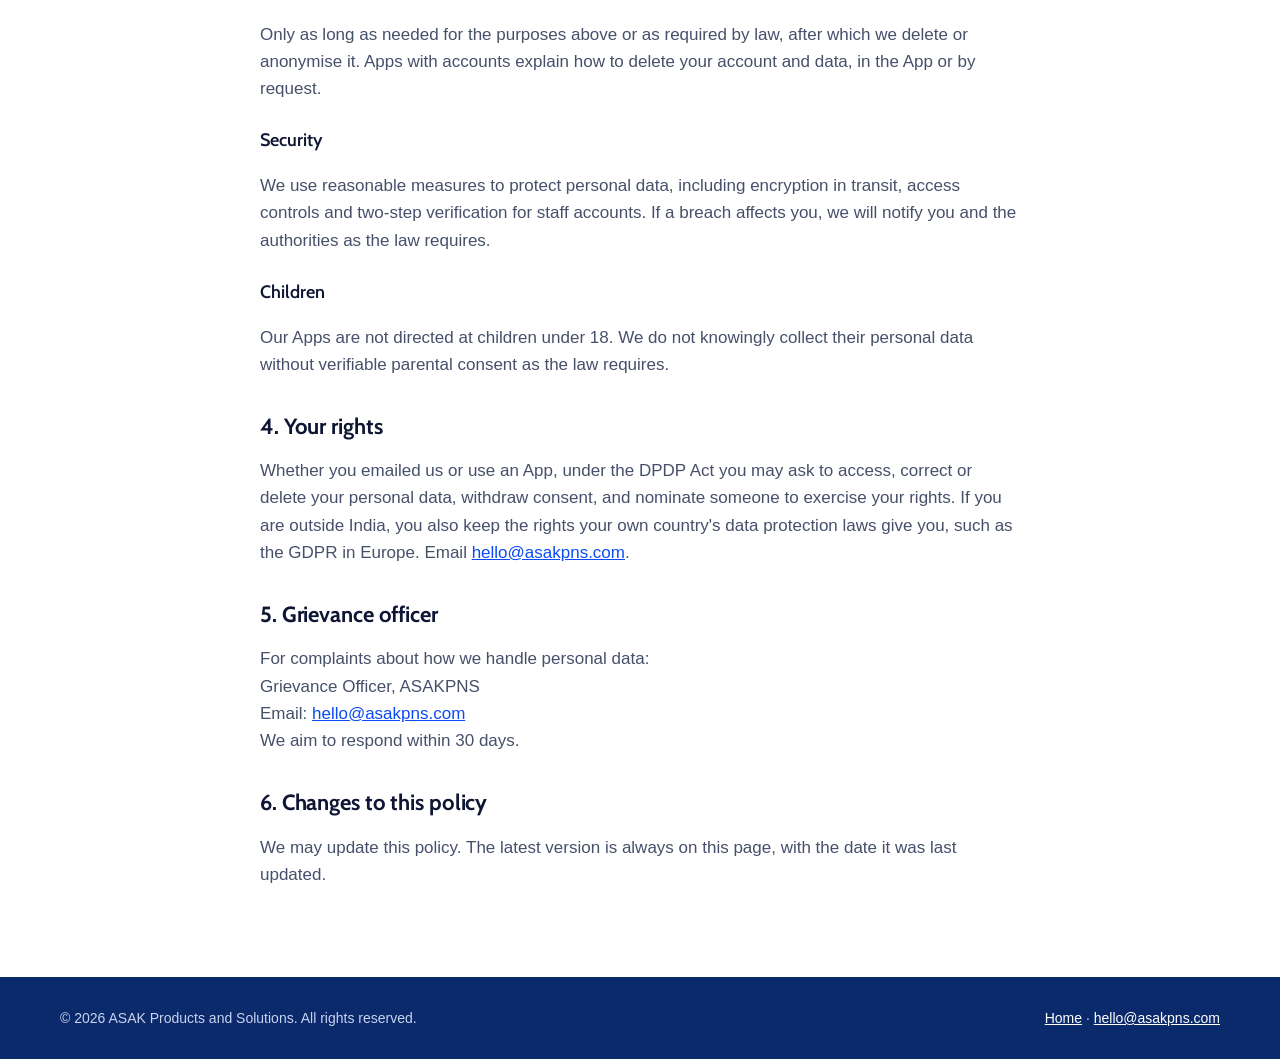
==== commit 3d24928d: "Take the contact form off the site for now (kept on the contact-form branch) Co-Authored-By: Claude " ====
--- a/public/privacy.html
+++ b/public/privacy.html
@@ -36,7 +36,7 @@
 <main class="legal">
   <div class="wrap">
     <h1>Privacy Policy</h1>
-    <p class="updated">Last updated: 26 November 2026</p>
+    <p class="updated">Last updated: 25 November 2026</p>
 
     <p>This policy explains how ASAKPNS ("we", "us", "our") handles personal data on our website (asakpns.com) and in the mobile and web applications we publish ("Apps"), in line with India's Digital Personal Data Protection Act, 2023 ("DPDP Act").</p>
 
@@ -44,12 +44,10 @@
     <p>ASAKPNS is the brand of ASAK Products and Solutions, a sole proprietorship based in Pune, Maharashtra, India. For privacy questions, contact <a href="mailto:hello@asakpns.com">hello@asakpns.com</a>.</p>
 
     <h2>2. Our website</h2>
-    <p>Our website sets no tracking cookies and runs no analytics.</p>
+    <p>Our website is for information only. It has no sign-up or contact forms, sets no tracking cookies and runs no analytics.</p>
     <ul>
-      <li><strong>Contact form:</strong> if you use it, we collect your name, email address and message, plus your company, country and timeline if you choose to give them. We use these only to reply to you. The form sends them to us as an email; they are not stored on the website.</li>
-      <li><strong>Spam protection:</strong> the form uses Cloudflare Turnstile to check that it is being used by a person, not an automated program. Cloudflare processes technical data such as your IP address and browser details for this check.</li>
       <li><strong>If you email us:</strong> we use your email address and message only to reply, and delete them when no longer needed.</li>
-      <li><strong>Hosting and email:</strong> our hosting provider, Cloudflare, processes technical data such as IP addresses to deliver the site and protect it from attacks. Our email provider, Migadu, handles the messages you send us.</li>
+      <li><strong>Hosting:</strong> our hosting provider, Cloudflare, processes technical data such as IP addresses to deliver the site and protect it from attacks.</li>
     </ul>
 
     <h2>3. Our apps</h2>
--- a/public/styles.css
+++ b/public/styles.css
@@ -325,41 +325,3 @@
 .story .lead { margin-bottom: 16px; }
 .story .lead + .points { margin-top: 28px; }
 .story .points strong { color: var(--ink); }
-
-/* Contact form */
-.contact-layout { display: grid; grid-template-columns: minmax(0, 1.7fr) minmax(0, 1fr); gap: 24px; align-items: start; }
-.contact-side { display: grid; gap: 16px; }
-.contact-side .card p { color: var(--ink); margin: 0; }
-.contact-form { display: flex; flex-direction: column; gap: 18px; padding: 28px; }
-.contact-form:hover { transform: none; }
-.form-row { display: grid; grid-template-columns: repeat(2, minmax(0, 1fr)); gap: 18px; }
-.field { display: flex; flex-direction: column; gap: 6px; min-width: 0; }
-.field label { font-size: 14px; font-weight: 600; color: var(--ink); }
-.field .req { color: var(--blue); }
-.field .opt { font-weight: 400; color: var(--ink-soft); }
-.field input, .field select, .field textarea {
-  font: inherit; font-size: 16px; color: var(--ink);
-  background: #fff; border: 1px solid #C9D3EA; border-radius: 10px;
-  padding: 11px 13px; width: 100%;
-  transition: border-color .2s ease, box-shadow .2s ease;
-}
-.field textarea { resize: vertical; min-height: 130px; }
-.field input:focus, .field select:focus, .field textarea:focus {
-  outline: none; border-color: var(--blue); box-shadow: 0 0 0 3px rgba(10, 75, 247, 0.15);
-}
-.hp { position: absolute; left: -10000px; width: 1px; height: 1px; overflow: hidden; }
-.turnstile { min-height: 65px; }
-.form-foot { display: flex; align-items: center; gap: 16px; flex-wrap: wrap; }
-.form-foot .btn { border: none; cursor: pointer; font: inherit; font-weight: 600; }
-.form-foot .btn:disabled { opacity: .7; cursor: default; transform: none; box-shadow: none; }
-.form-note { margin: 0; font-size: 14px; color: var(--ink-soft); }
-.form-status { margin: 0; font-size: 15px; min-height: 1px; }
-.form-status.success { color: #0B6E4F; font-weight: 600; }
-.form-status.error { color: #B42318; font-weight: 600; }
-.contact-form.sent .field, .contact-form.sent .form-row, .contact-form.sent .turnstile { opacity: .5; pointer-events: none; }
-@media (max-width: 820px) {
-  .contact-layout { grid-template-columns: 1fr; }
-  .form-row { grid-template-columns: 1fr; }
-  .contact-form { padding: 22px; }
-}
-.js .contact-form.reveal.in:hover, .contact-form:hover { transform: none; box-shadow: none; }
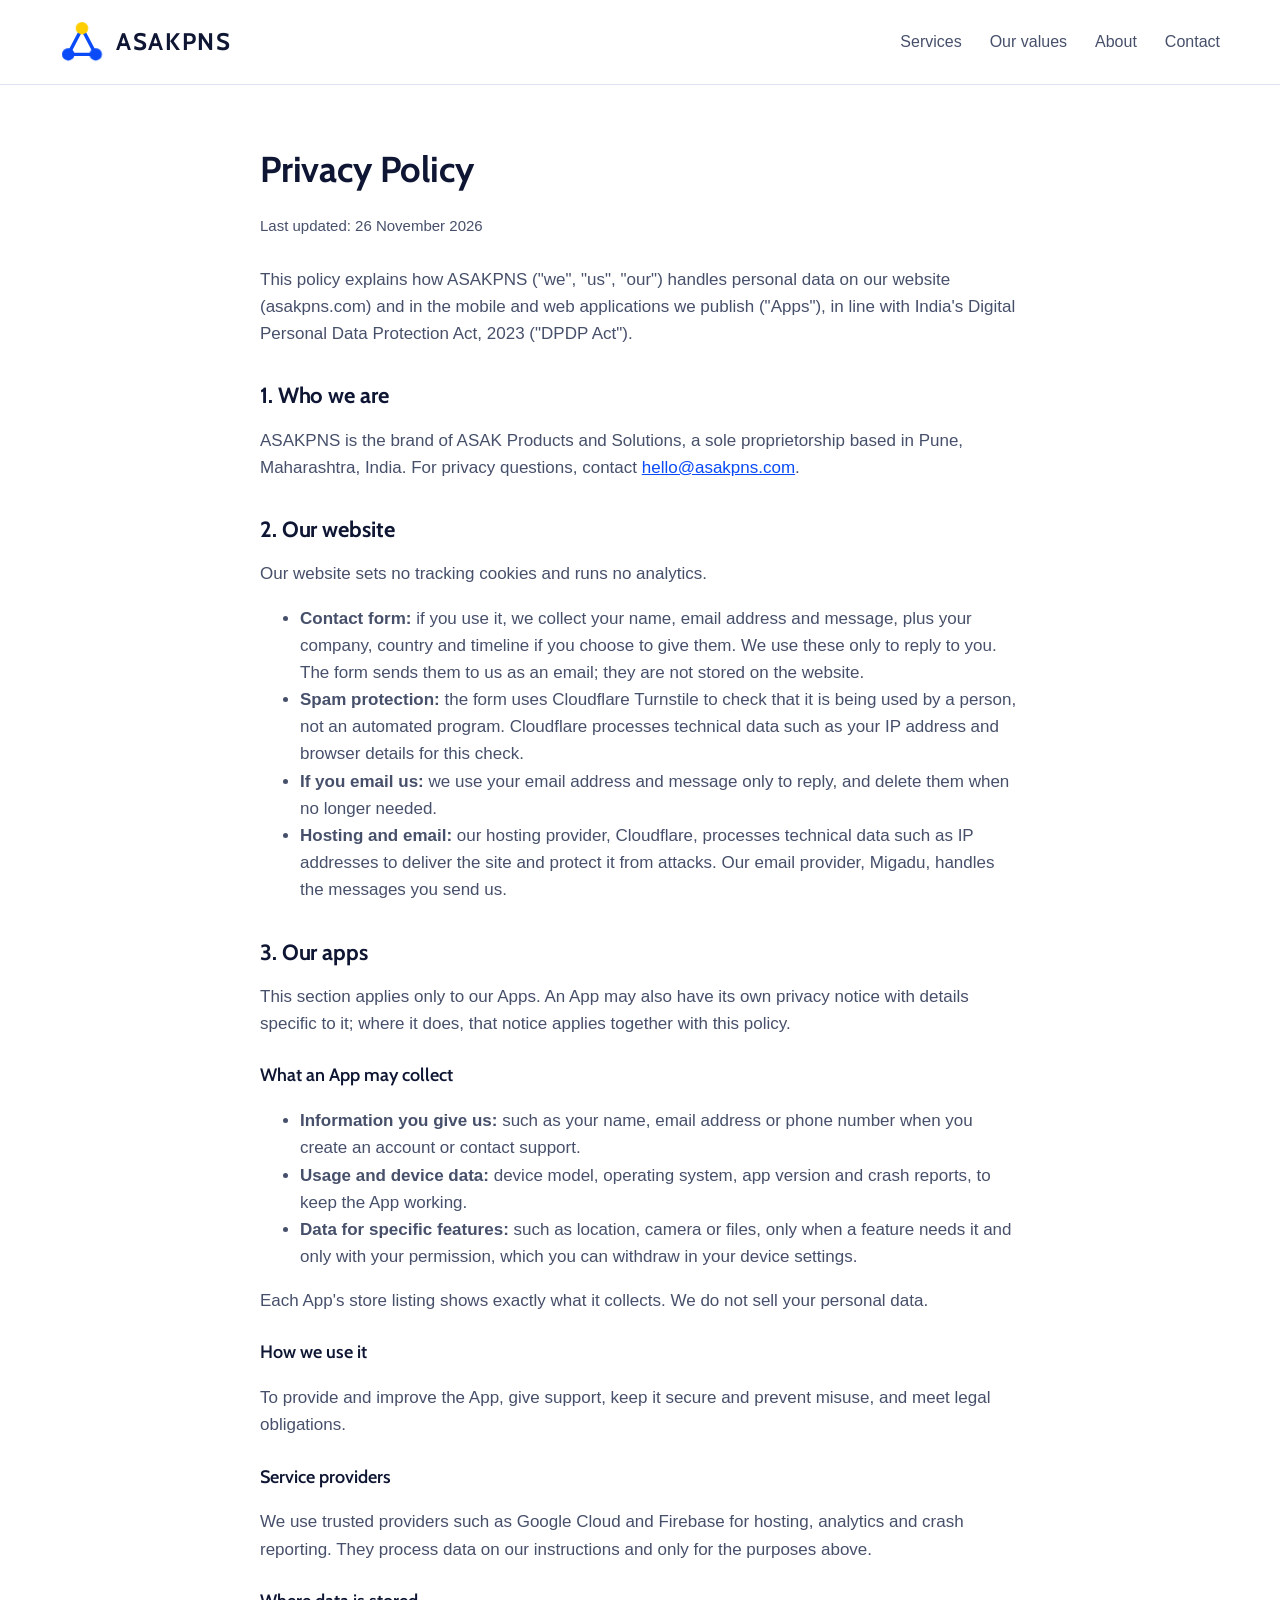
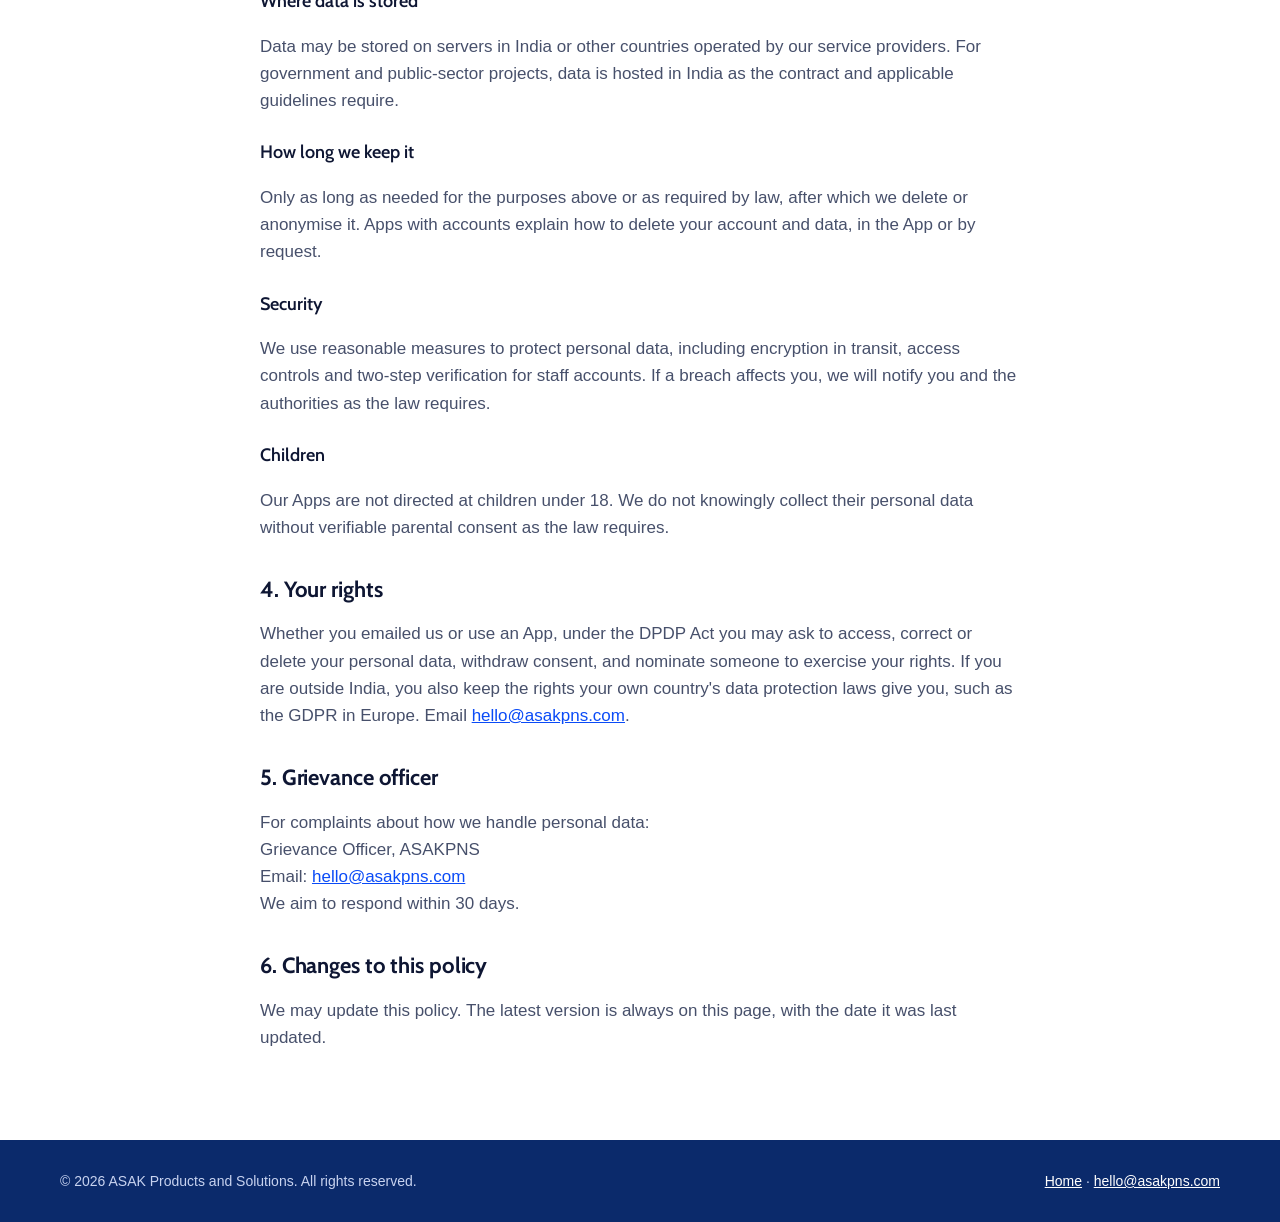
==== commit a9812d9f: "Bring the contact form back: tested end to end and working Co-Authored-By: Claude Opus 5.5 <noreply@" ====
--- a/public/privacy.html
+++ b/public/privacy.html
@@ -36,7 +36,7 @@
 <main class="legal">
   <div class="wrap">
     <h1>Privacy Policy</h1>
-    <p class="updated">Last updated: 25 November 2026</p>
+    <p class="updated">Last updated: 26 November 2026</p>
 
     <p>This policy explains how ASAKPNS ("we", "us", "our") handles personal data on our website (asakpns.com) and in the mobile and web applications we publish ("Apps"), in line with India's Digital Personal Data Protection Act, 2023 ("DPDP Act").</p>
 
@@ -44,10 +44,12 @@
     <p>ASAKPNS is the brand of ASAK Products and Solutions, a sole proprietorship based in Pune, Maharashtra, India. For privacy questions, contact <a href="mailto:hello@asakpns.com">hello@asakpns.com</a>.</p>
 
     <h2>2. Our website</h2>
-    <p>Our website is for information only. It has no sign-up or contact forms, sets no tracking cookies and runs no analytics.</p>
+    <p>Our website sets no tracking cookies and runs no analytics.</p>
     <ul>
+      <li><strong>Contact form:</strong> if you use it, we collect your name, email address and message, plus your company, country and timeline if you choose to give them. We use these only to reply to you. The form sends them to us as an email; they are not stored on the website.</li>
+      <li><strong>Spam protection:</strong> the form uses Cloudflare Turnstile to check that it is being used by a person, not an automated program. Cloudflare processes technical data such as your IP address and browser details for this check.</li>
       <li><strong>If you email us:</strong> we use your email address and message only to reply, and delete them when no longer needed.</li>
-      <li><strong>Hosting:</strong> our hosting provider, Cloudflare, processes technical data such as IP addresses to deliver the site and protect it from attacks.</li>
+      <li><strong>Hosting and email:</strong> our hosting provider, Cloudflare, processes technical data such as IP addresses to deliver the site and protect it from attacks. Our email provider, Migadu, handles the messages you send us.</li>
     </ul>
 
     <h2>3. Our apps</h2>
--- a/public/styles.css
+++ b/public/styles.css
@@ -325,3 +325,41 @@
 .story .lead { margin-bottom: 16px; }
 .story .lead + .points { margin-top: 28px; }
 .story .points strong { color: var(--ink); }
+
+/* Contact form */
+.contact-layout { display: grid; grid-template-columns: minmax(0, 1.7fr) minmax(0, 1fr); gap: 24px; align-items: start; }
+.contact-side { display: grid; gap: 16px; }
+.contact-side .card p { color: var(--ink); margin: 0; }
+.contact-form { display: flex; flex-direction: column; gap: 18px; padding: 28px; }
+.contact-form:hover { transform: none; }
+.form-row { display: grid; grid-template-columns: repeat(2, minmax(0, 1fr)); gap: 18px; }
+.field { display: flex; flex-direction: column; gap: 6px; min-width: 0; }
+.field label { font-size: 14px; font-weight: 600; color: var(--ink); }
+.field .req { color: var(--blue); }
+.field .opt { font-weight: 400; color: var(--ink-soft); }
+.field input, .field select, .field textarea {
+  font: inherit; font-size: 16px; color: var(--ink);
+  background: #fff; border: 1px solid #C9D3EA; border-radius: 10px;
+  padding: 11px 13px; width: 100%;
+  transition: border-color .2s ease, box-shadow .2s ease;
+}
+.field textarea { resize: vertical; min-height: 130px; }
+.field input:focus, .field select:focus, .field textarea:focus {
+  outline: none; border-color: var(--blue); box-shadow: 0 0 0 3px rgba(10, 75, 247, 0.15);
+}
+.hp { position: absolute; left: -10000px; width: 1px; height: 1px; overflow: hidden; }
+.turnstile { min-height: 65px; }
+.form-foot { display: flex; align-items: center; gap: 16px; flex-wrap: wrap; }
+.form-foot .btn { border: none; cursor: pointer; font: inherit; font-weight: 600; }
+.form-foot .btn:disabled { opacity: .7; cursor: default; transform: none; box-shadow: none; }
+.form-note { margin: 0; font-size: 14px; color: var(--ink-soft); }
+.form-status { margin: 0; font-size: 15px; min-height: 1px; }
+.form-status.success { color: #0B6E4F; font-weight: 600; }
+.form-status.error { color: #B42318; font-weight: 600; }
+.contact-form.sent .field, .contact-form.sent .form-row, .contact-form.sent .turnstile { opacity: .5; pointer-events: none; }
+@media (max-width: 820px) {
+  .contact-layout { grid-template-columns: 1fr; }
+  .form-row { grid-template-columns: 1fr; }
+  .contact-form { padding: 22px; }
+}
+.js .contact-form.reveal.in:hover, .contact-form:hover { transform: none; box-shadow: none; }
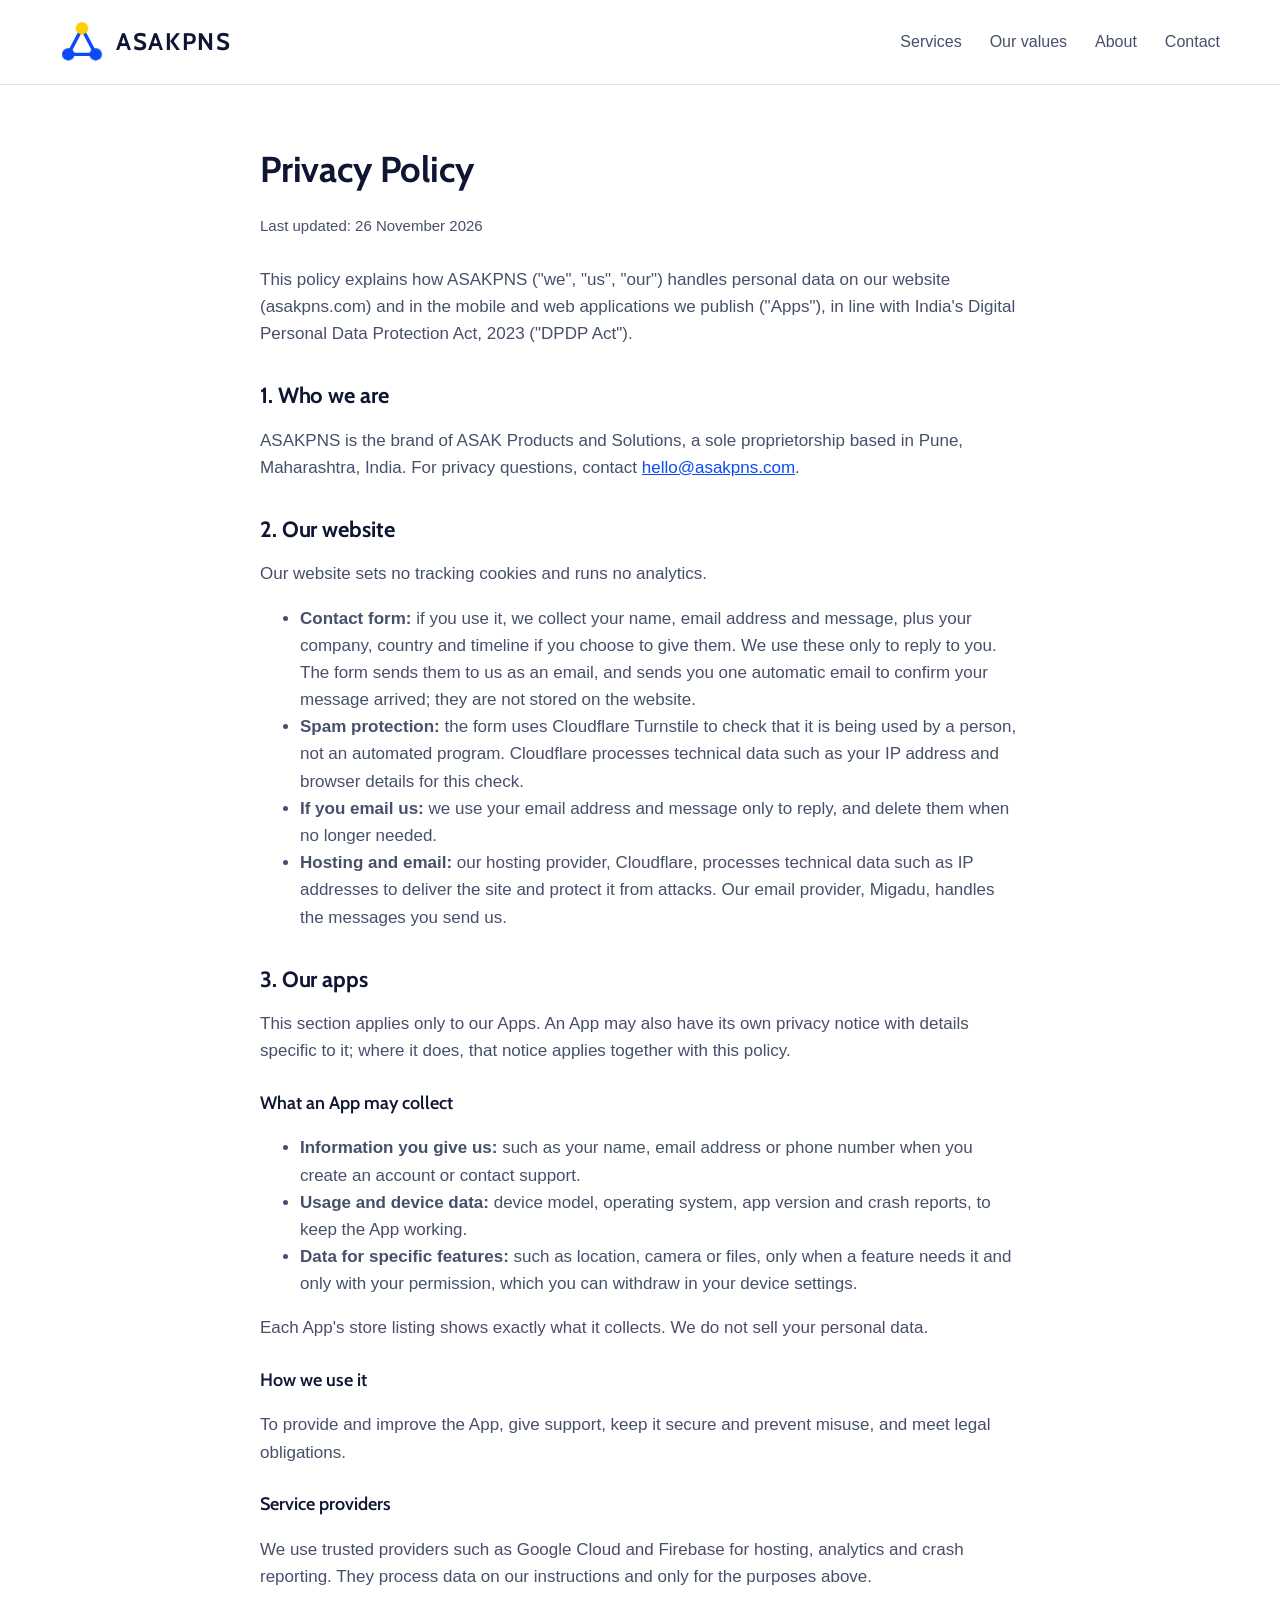
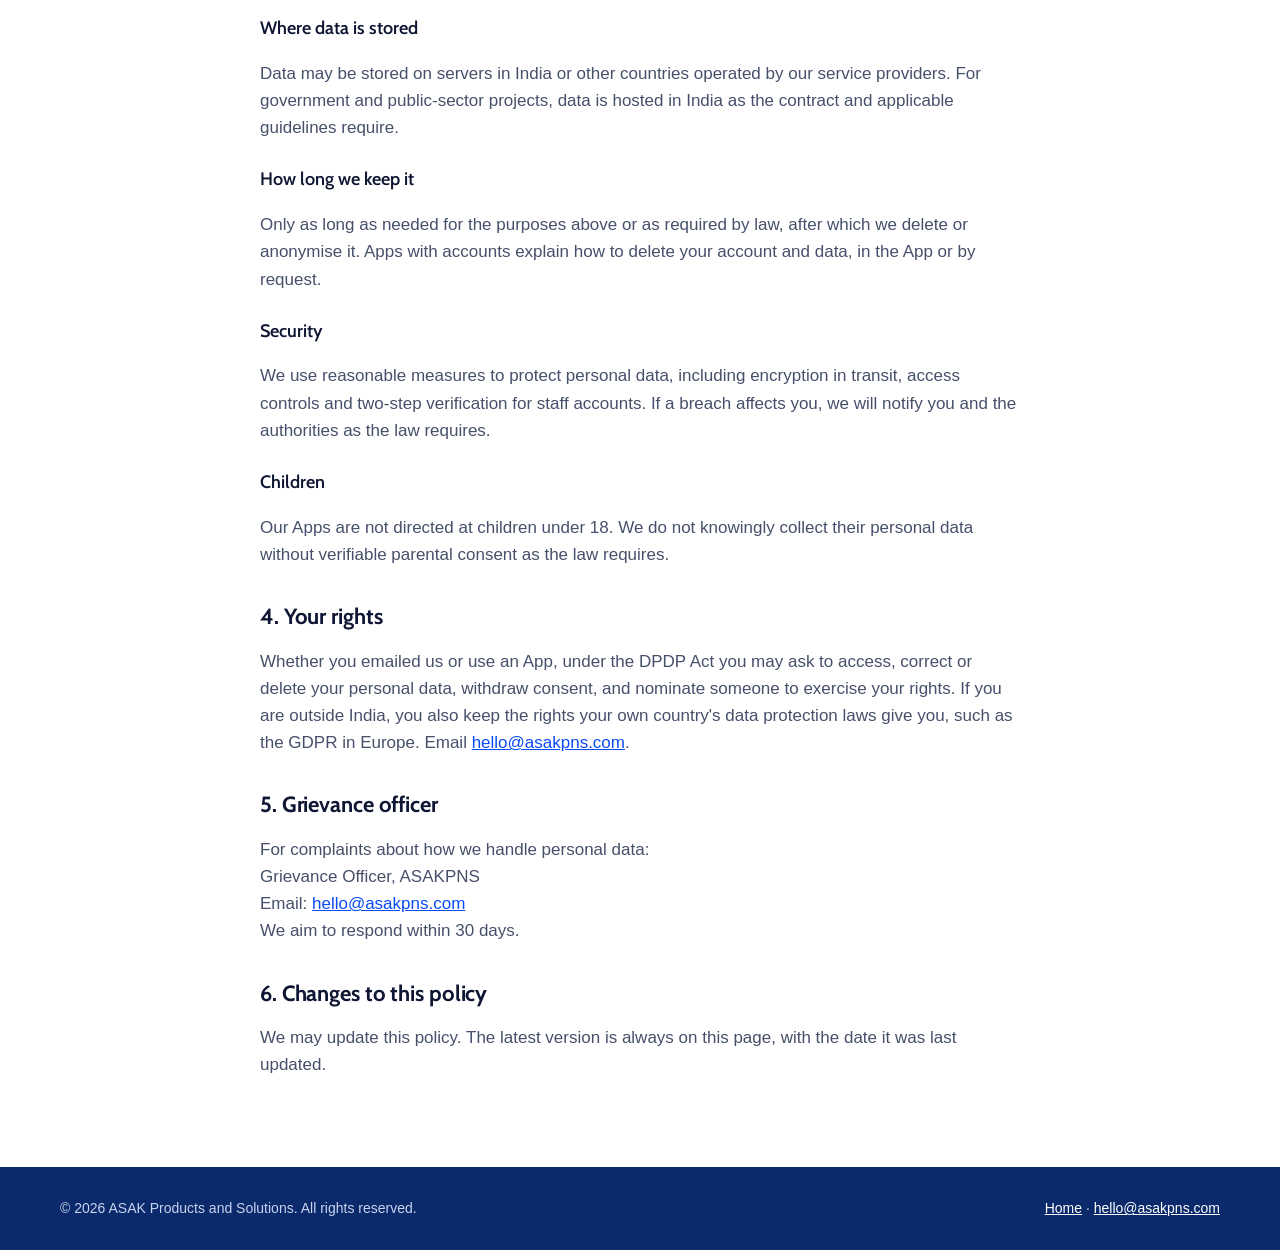
==== commit 564cdc89: "Contact form: send the visitor a thank-you email with the logo Co-Authored-By: Claude Opus 5.5 <nore" ====
--- a/public/privacy.html
+++ b/public/privacy.html
@@ -46,7 +46,7 @@
     <h2>2. Our website</h2>
     <p>Our website sets no tracking cookies and runs no analytics.</p>
     <ul>
-      <li><strong>Contact form:</strong> if you use it, we collect your name, email address and message, plus your company, country and timeline if you choose to give them. We use these only to reply to you. The form sends them to us as an email; they are not stored on the website.</li>
+      <li><strong>Contact form:</strong> if you use it, we collect your name, email address and message, plus your company, country and timeline if you choose to give them. We use these only to reply to you. The form sends them to us as an email, and sends you one automatic email to confirm your message arrived; they are not stored on the website.</li>
       <li><strong>Spam protection:</strong> the form uses Cloudflare Turnstile to check that it is being used by a person, not an automated program. Cloudflare processes technical data such as your IP address and browser details for this check.</li>
       <li><strong>If you email us:</strong> we use your email address and message only to reply, and delete them when no longer needed.</li>
       <li><strong>Hosting and email:</strong> our hosting provider, Cloudflare, processes technical data such as IP addresses to deliver the site and protect it from attacks. Our email provider, Migadu, handles the messages you send us.</li>
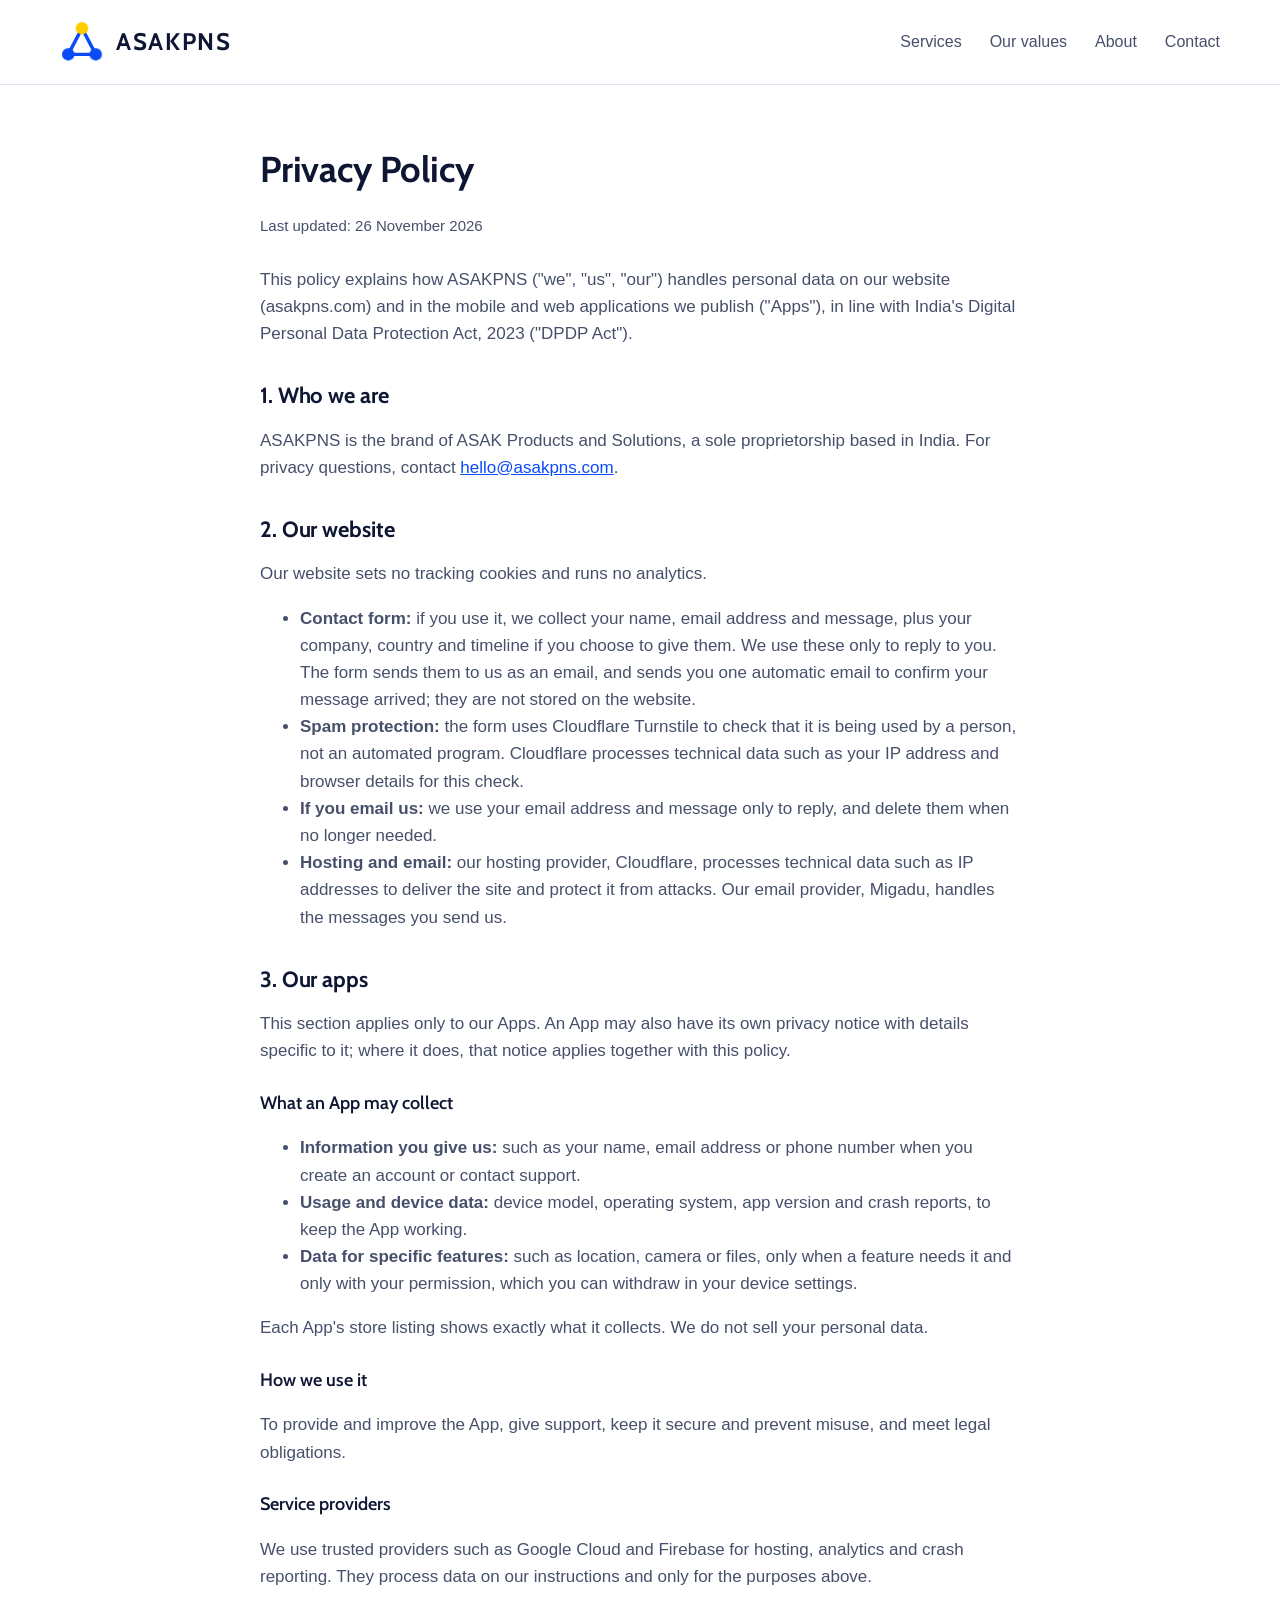
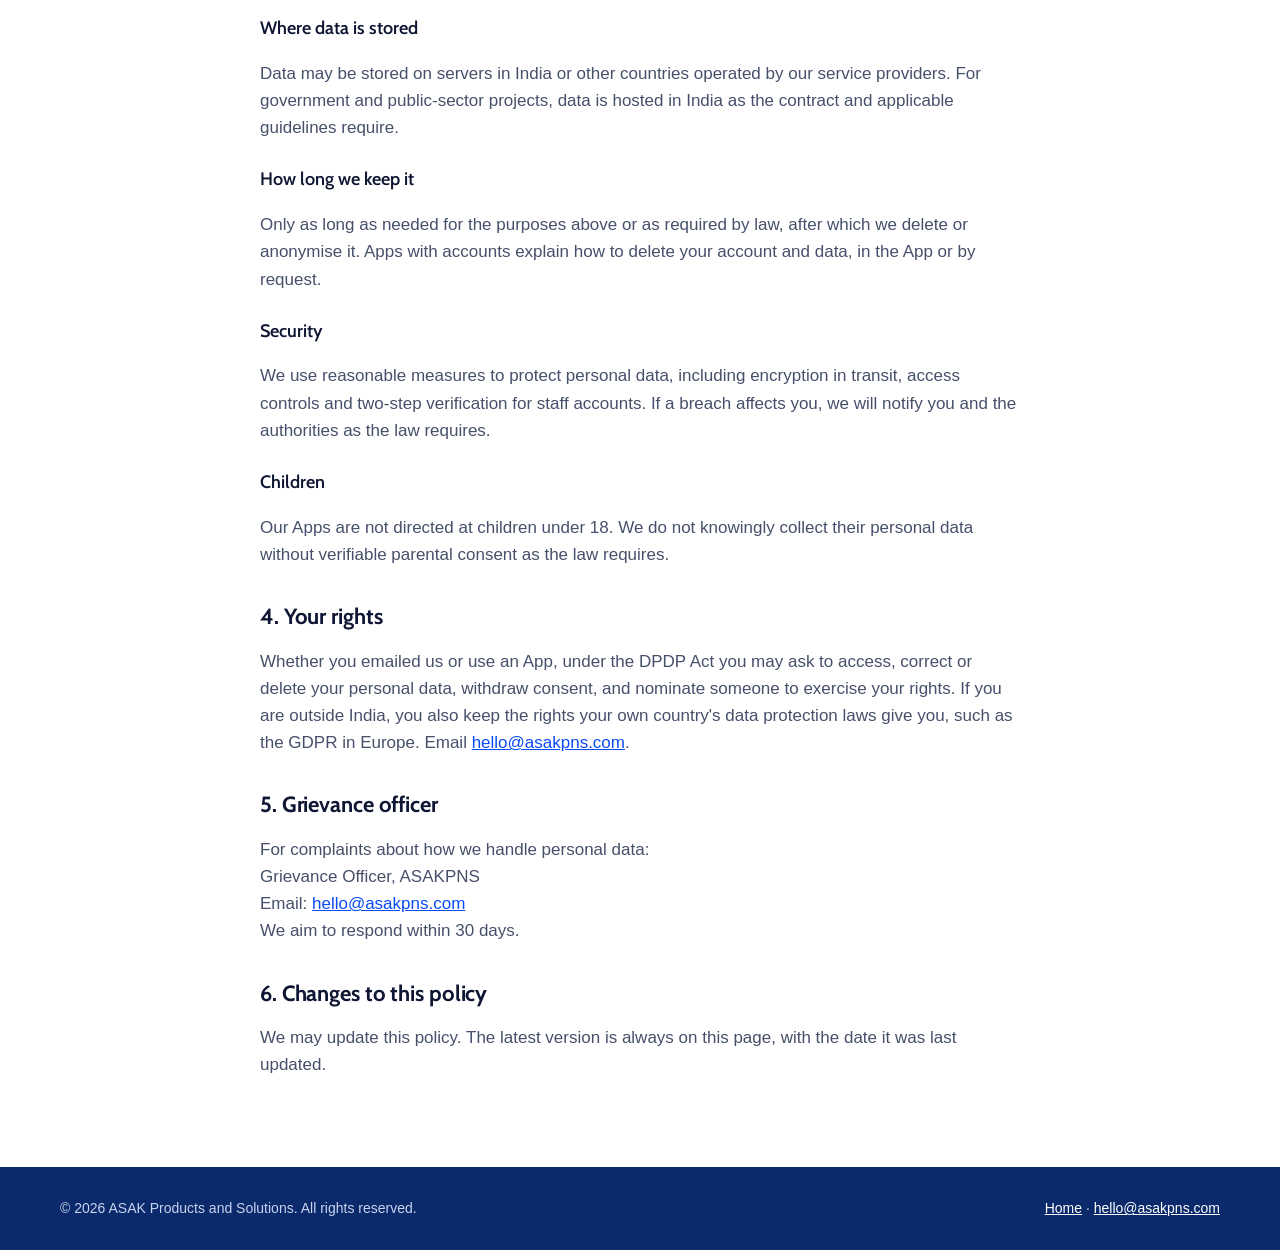
==== commit 18ac83e9: "Show location as India only (remove Pune) Title, descriptions, About, contact card, privacy policy, " ====
--- a/public/privacy.html
+++ b/public/privacy.html
@@ -4,9 +4,17 @@
   <meta charset="utf-8">
   <meta name="viewport" content="width=device-width, initial-scale=1">
   <title>Privacy Policy | ASAKPNS</title>
-  <meta name="description" content="Privacy policy for the ASAKPNS website and the mobile and web applications published by ASAKPNS.">
+  <meta name="description" content="Privacy policy for the ASAKPNS website and the mobile and web apps published by ASAK Products and Solutions, India.">
   <link rel="canonical" href="https://asakpns.com/privacy.html">
-  <link rel="icon" href="favicon.svg" type="image/svg+xml">
+  <link rel="icon" href="/favicon.svg" type="image/svg+xml">
+  <link rel="apple-touch-icon" href="/apple-touch-icon.png">
+  <meta property="og:type" content="website">
+  <meta property="og:site_name" content="ASAKPNS">
+  <meta property="og:url" content="https://asakpns.com/privacy.html">
+  <meta property="og:title" content="Privacy Policy | ASAKPNS">
+  <meta property="og:description" content="Privacy policy for the ASAKPNS website and the apps published by ASAK Products and Solutions.">
+  <meta property="og:image" content="https://asakpns.com/og-image.png">
+  <meta name="twitter:card" content="summary_large_image">
   <meta name="theme-color" content="#0B2A6B">
   <link rel="preconnect" href="https://fonts.googleapis.com">
   <link rel="preconnect" href="https://fonts.gstatic.com" crossorigin>
@@ -41,7 +49,7 @@
     <p>This policy explains how ASAKPNS ("we", "us", "our") handles personal data on our website (asakpns.com) and in the mobile and web applications we publish ("Apps"), in line with India's Digital Personal Data Protection Act, 2023 ("DPDP Act").</p>
 
     <h2>1. Who we are</h2>
-    <p>ASAKPNS is the brand of ASAK Products and Solutions, a sole proprietorship based in Pune, Maharashtra, India. For privacy questions, contact <a href="mailto:hello@asakpns.com">hello@asakpns.com</a>.</p>
+    <p>ASAKPNS is the brand of ASAK Products and Solutions, a sole proprietorship based in India. For privacy questions, contact <a href="mailto:hello@asakpns.com">hello@asakpns.com</a>.</p>
 
     <h2>2. Our website</h2>
     <p>Our website sets no tracking cookies and runs no analytics.</p>
